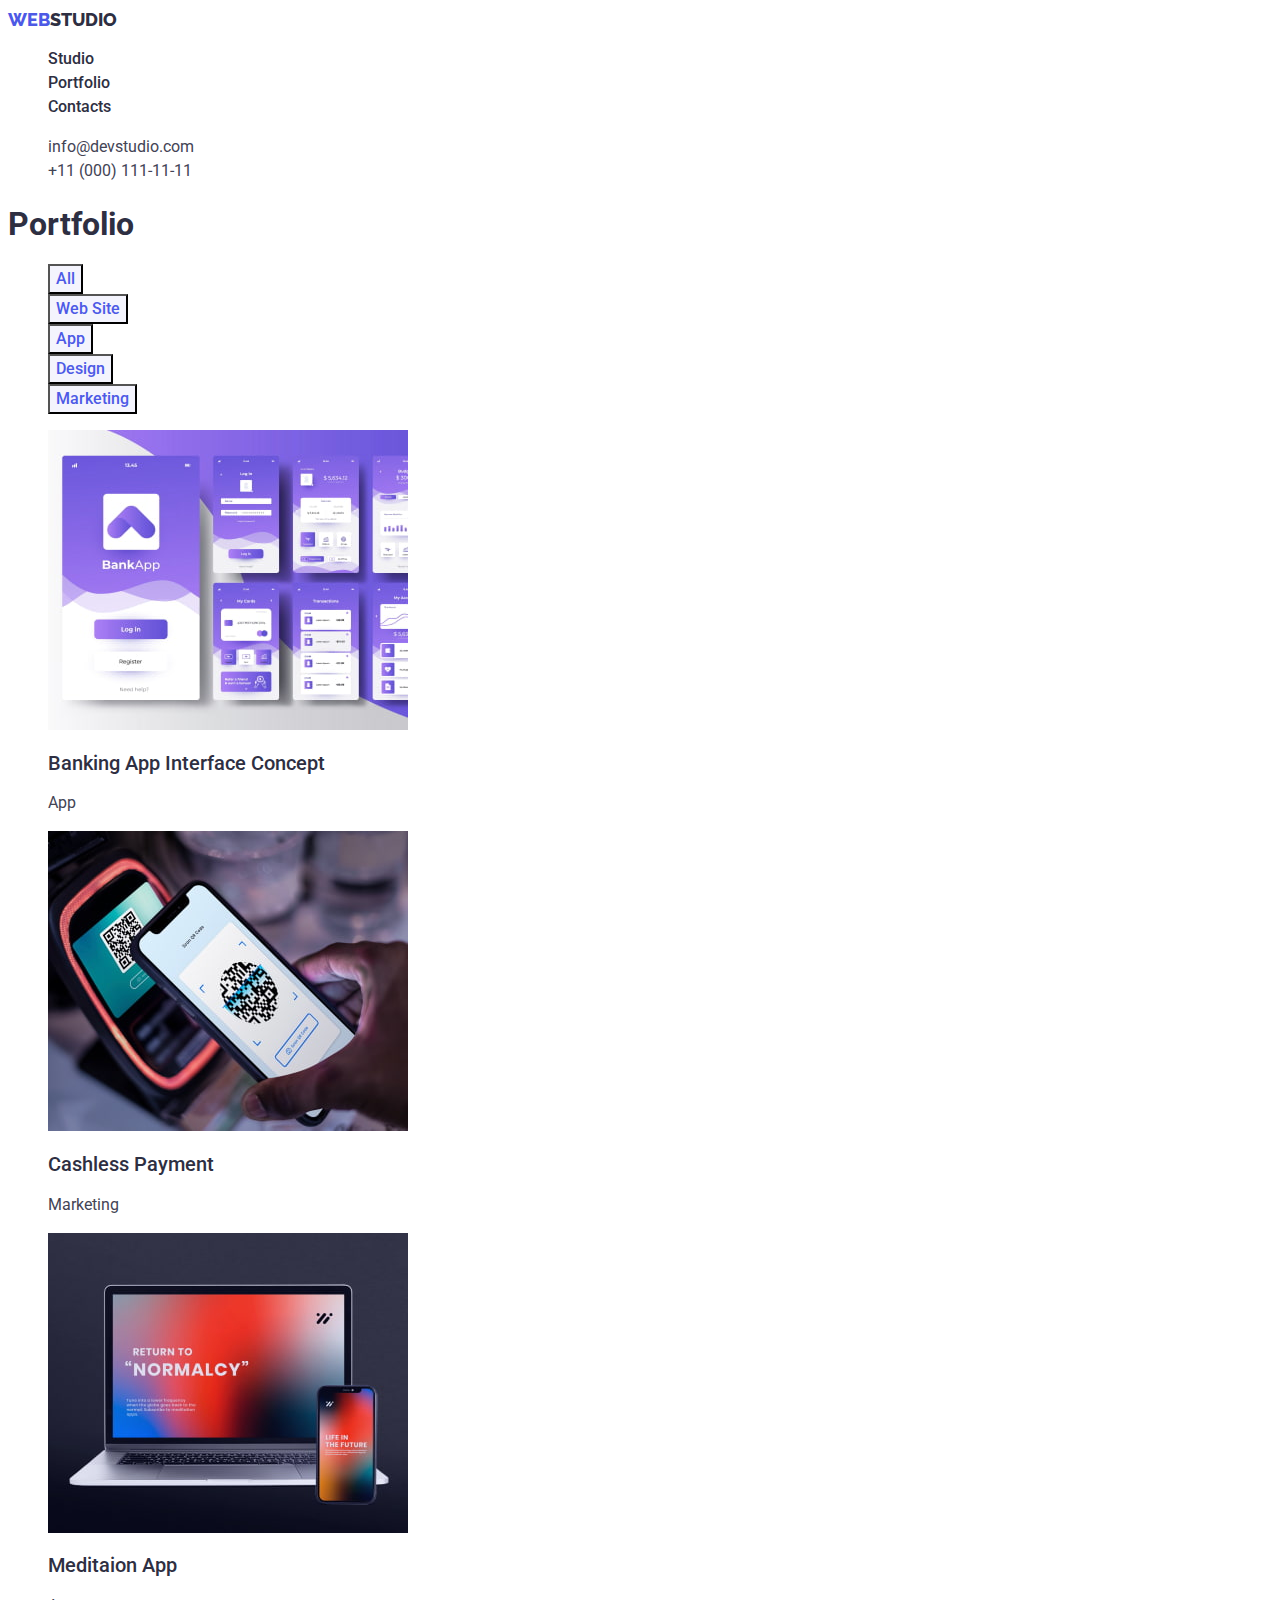
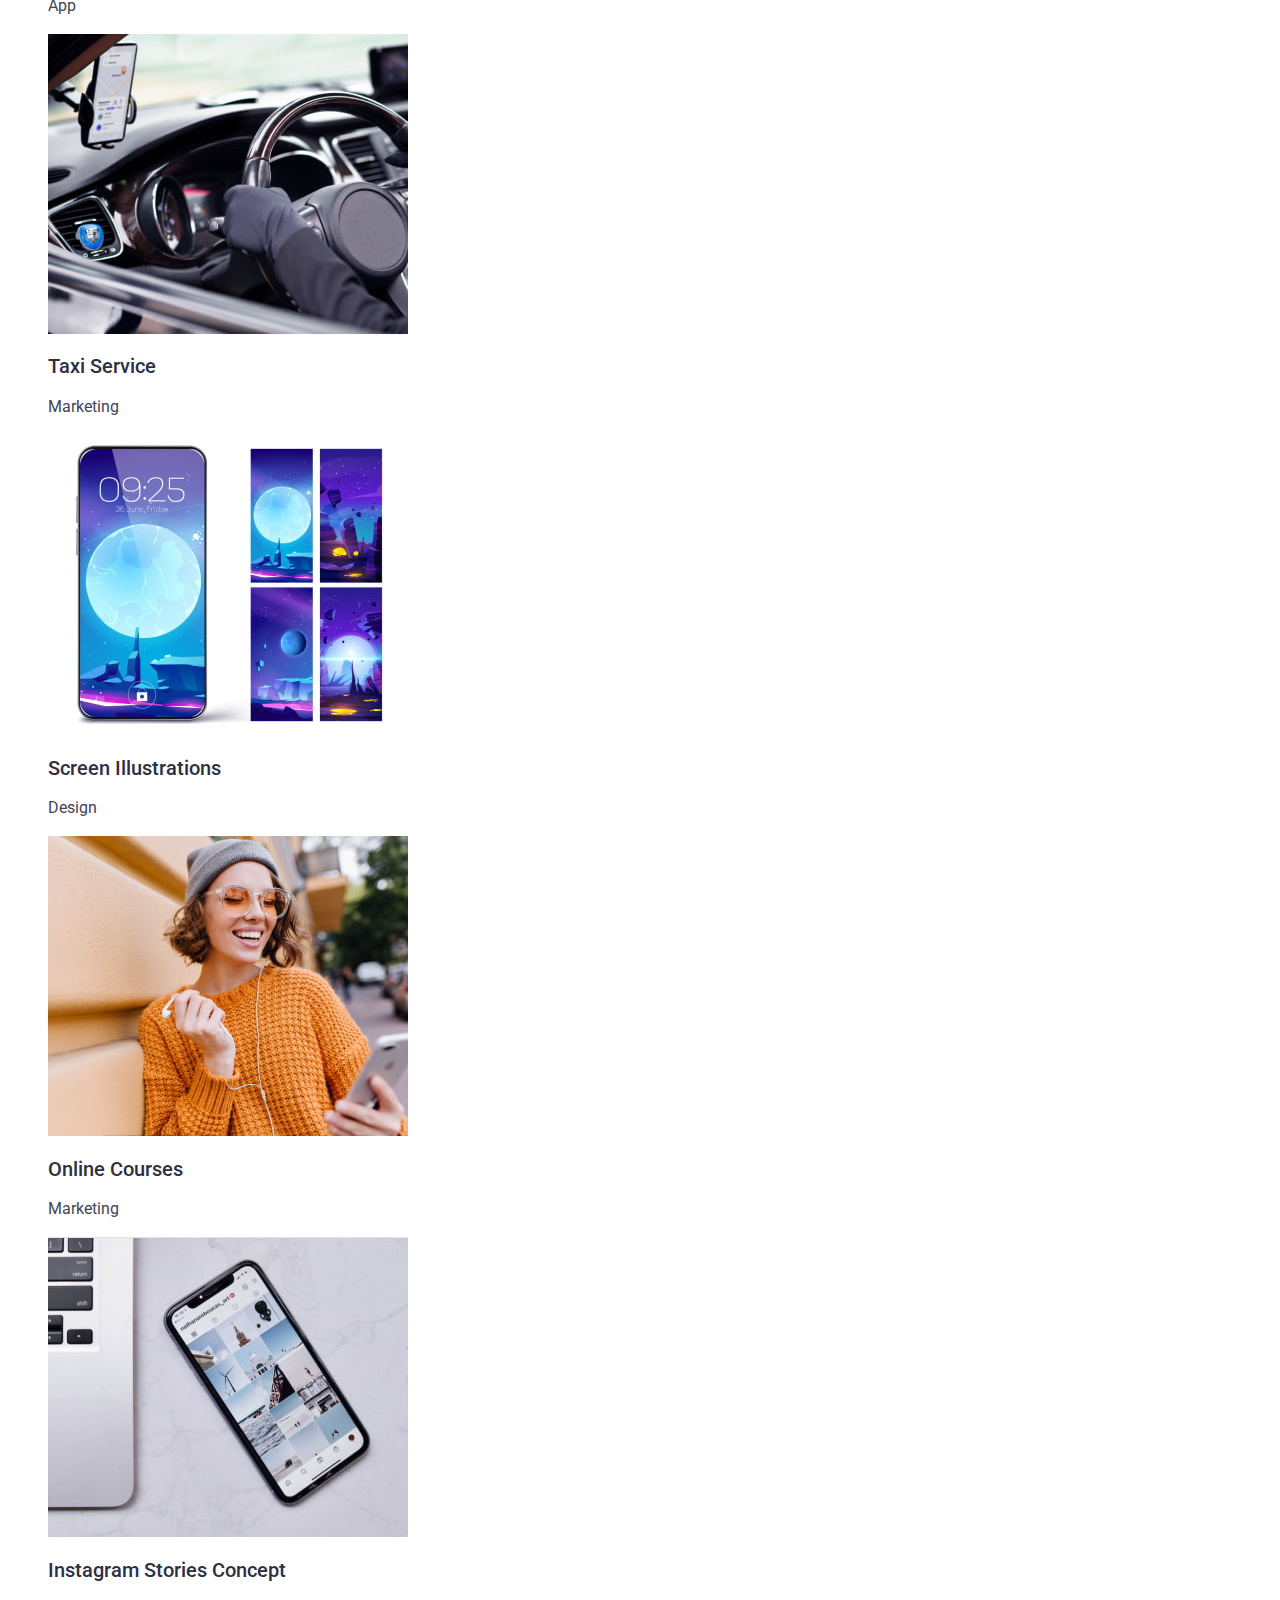
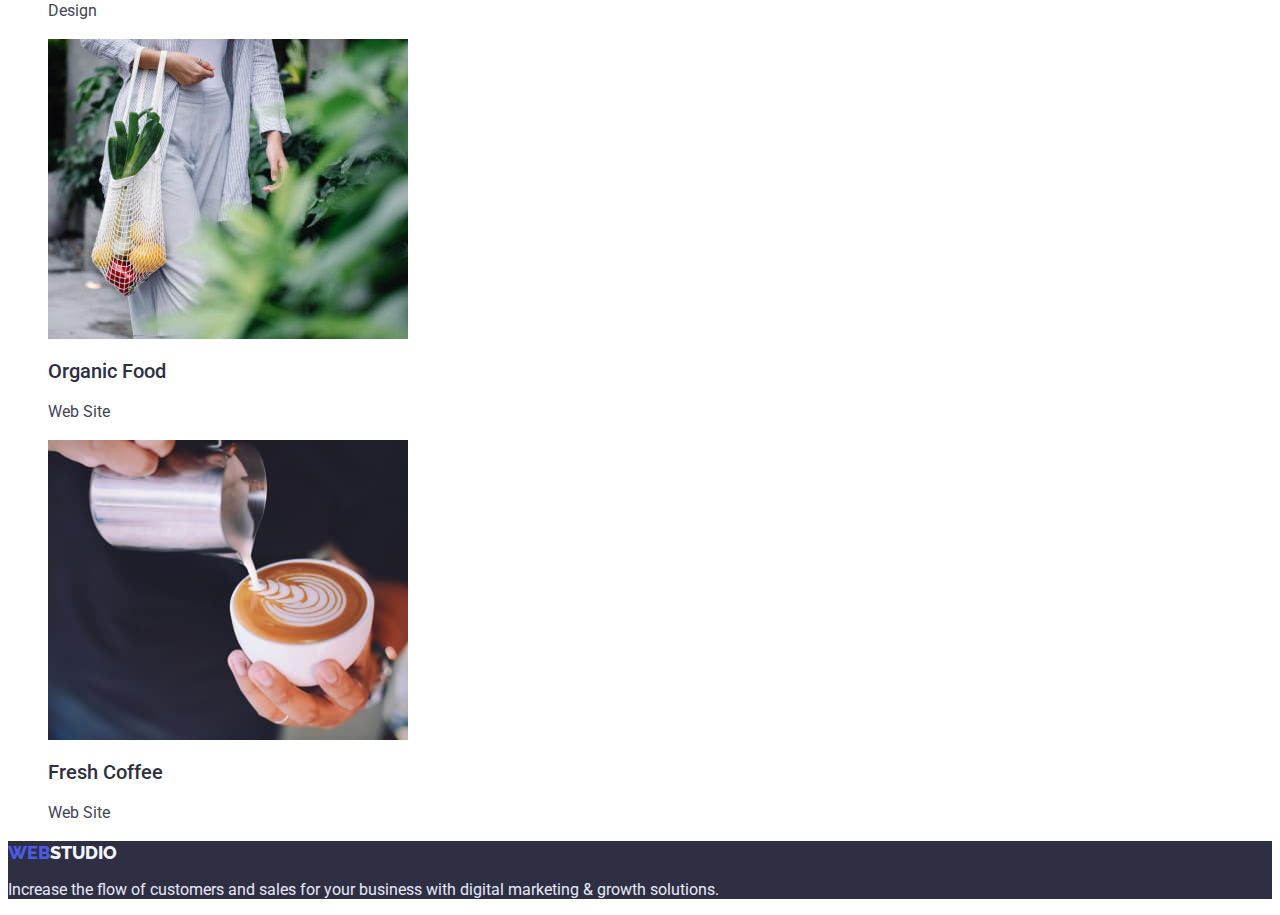
==== portfolio.html @ fd16dcb0 "start" ====
<!DOCTYPE html>
<html lang="en">
	<head>
		<meta charset="UTF-8" />
		<meta http-equiv="X-UA-Compatible" content="IE=edge" />
		<meta name="viewport" content="width=device-width, initial-scale=1.0" />
		<title>portfilio</title>
		<link rel="stylesheet" href="./css/styles.css" />
		<link rel="preconnect" href="https://fonts.googleapis.com" />
		<link rel="preconnect" href="https://fonts.gstatic.com" crossorigin />
		<link
			href="https://fonts.googleapis.com/css2?family=Raleway:wght@700&family=Roboto:wght@400;500;700;900&display=swap"
			rel="stylesheet"
		/>
	</head>
	<body>
		<!-- header and nav -->
		<header class="header">
			<a href="./index.html" class="logo link"><span class="blue-logo">WEB</span>STUDIO</a>
			<nav >
				<ul class="list link">
					<li><a href="./index.html" class="nav link">Studio</a></li>
					<li><a href="./portfolio.html" class="nav link">Portfolio</a></li>
					<li><a href="" class="nav link">Contacts</a></li>
				</ul>
			</nav>
			<ul class="list">
				<li>
					<a href="mailto:info@devstudio.com" class="info link">info@devstudio.com</a>
				</li>
				<li>
					<a href="tel:+110001111111" class="info link">+11 (000) 111-11-11</a>
				</li>
			</ul>
		</header>
		<!-- main-->
		<main>
			<section class="portfolio ">
				<h1>Portfolio</h1>
				<ul class="filter list">
					<li><button type="button" class="filter-button">All</button></li>
					<li><button type="button" class="filter-button">Web Site</button></li>
					<li><button type="button" class="filter-button">App</button></li>
					<li><button type="button" class="filter-button">Design</button></li>
					<li><button type="button" class="filter-button">Marketing</button></li>
				</ul>
				<ul class="portfolio-img  list" >
					<li>
						<a href="./" class="link"><img src="./images/img-1.jpg" alt="banking app" width="360" />
						<h2 class="portfolio-title">Banking App Interface Concept</h2>
						<p class="portfolio-desc">App</p></a>
					</li>
					<li>
						<a href="./" class="link"><img src="./images/img-2.jpg" alt="payment" width="360"  />
						<h2 class="portfolio-title">Cashless Payment</h2>
						<p class="portfolio-desc">Marketing</p></a>
					</li>
					<li>
						<a href="./" class="link"><img src="./images/img-3.jpg" alt="laptop" width="360"   />
						<h2 class="portfolio-title">Meditaion App</h2>
						<p class="portfolio-desc">App</p></a>
					</li>
					<li>
						<a href="./" class="link"><img src="./images/img-4.jpg" alt="car" width="360"  />
						<h2 class="portfolio-title">Taxi Service</h2>
						<p class="portfolio-desc">Marketing</p></a>
					</li>
					<li>
						<a href="./" class="link"><img src="./images/img-5.jpg" alt="many screens" width="360"  />
						<h2 class="portfolio-title">Screen Illustrations</h2>
						<p class="portfolio-desc">Design</p></a>
					<li>
						<a href="./" class="link"><img src="./images/img-6.jpg" alt="woman" width="360"  />
						<h2 class="portfolio-title">Online Courses</h2>
						<p class="portfolio-desc">Marketing</p></a>
					</li>
					<li>
						<a href="./" class="link"><img src="./images/img-7.jpg" alt="instagram stories" width="360"  />
						<h2 class="portfolio-title" >Instagram Stories Concept</h2>
						<p class="portfolio-desc">Design</p></a>
					</li>
					<li>
						<a href="./" class="link"><img src="./images/img-8.jpg" alt="food" width="360"  />
						<h2 class="portfolio-title">Organic Food</h2>
						<p class="portfolio-desc">Web Site</p></a>
					</li>
					<li>
						<a href="./" class="link"><img src="./images/img-9.jpg" alt="coffee" width="360" />
						<h2 class="portfolio-title">Fresh Coffee</h2>
						<p class="portfolio-desc">Web Site</p></a>
					</li>
				</ul>
			</section>
		</main>
		<!-- footer -->
		<footer class="footer">
			<a href="./index.html" class="logo link"><span class="blue-logo">WEB</span>STUDIO</a>
			<p class="footer-text">
				Increase the flow of customers and sales for your business with digital marketing & growth solutions.
			</p>
		</footer>
	</body>
</html>
---- css/styles.css ----
/* root */
:root {
    --primary-text-color:#2E2F42;
    --desc-text-color:#434455;
    --primary-bg-color: #ffffff;
    --accent-color:#4D5AE5;
    --primary-white-color:#ffffff;
}

/* body */
body{
    color:var(--primary-text-color);
    background-color: var(--primary-bg-color) ;
    font-family: 'Roboto', sans-serif;
}
.list{
    list-style: none;
}

.link{
    text-decoration: none;
}

/* Studio CSS */

/* header and footer */
.header{
    color: var(--primary-text-color);
    background-color:var(--primary-bg-color);

}
.logo{
    font-family: 'Raleway', sans-serif;
    font-weight: 800;
    font-size: 18px;
    line-height: 1.3;
    color: var(--primary-text-color);
}
.blue-logo{
    color:var(--accent-color);
}
.nav{
    color:var(--primary-text-color);
    font-weight: 500;
    font-size: 16px;
    line-height: 1.5;
}

.nav:hover,
.nav:focus{
 color:var(--desc-text-color);
} 

.nav:active{
    color: var(--accent-color);
}
.info{
    color: var(--desc-text-color);
        font-weight: 400;
        font-size: 16px;
        line-height: 1.5;
}
.info:hover,
.info:focus{
    color:var(--accent-color);
}
.footer{
    background-color:var(--primary-text-color);
}
.footer .logo{
    color: #F4F4FD;
}
.footer-text{
    color:#E7E9FC;
    
}

/* hero */
.hero{
    color:var(--primary-white-color);
    background-color: var(--primary-text-color) ;
}
.hero .hero-title{
        font-weight: 500;
        font-size: 56px;
        line-height: 107%;
}

/*button */
.hero .hero-button{
    color:var(--primary-white-color);
    background-color: var(--accent-color);
        font-weight: 500;
        font-size: 16px;
        line-height: 1.2;
        cursor: pointer;
        font-family: inherit;
}

.hero .hero-button:hover,
.hero .hero-button:hover{
    background-color: var(--accent-color);
    color: var(--primary-white-color);
    
}
.hero .hero-button:active{
    background-color:#404BBF;
    color: var(--primary-white-color);
}
/* second-section */
.second-section {
background-color: var(--primary-bg-color);
}
.second-section .second-title {
    color: var(--primary-text-color);
        font-weight: 500;
        font-size: 20px;
        line-height: 1.2;

}
.second-section .second-desc {
    color:var(--desc-text-color);
        font-weight: 400;
        font-size: 16px;
        line-height: 1.5;
}
/* third-section */
.third-section .third-title{
        font-weight: 500;
        font-size: 36px;
        line-height: 111%;
}
/* fourth-section */
.fourth-section{
    background-color:#F4F4FD;;
}
.fourth-section .fourth {
    font-weight: 500;
    font-size: 36px;
    line-height: 40px;
}
.fourth-section .fourth-title {
    font-weight: 500;
    font-size: 20px;
    line-height: 111%;
}
.fourth-section .fourth-desc{
    color:var(--desc-text-color);
        font-weight: 400;
        font-size: 16px;
        line-height: 1.5;
}



/* Portfolio CSS */

.filter .filter-button{
    cursor: pointer;
    color:var(--accent-color);
    background-color: #F4F4FD;
        font-weight: 500;
        font-size: 16px;
        line-height: 1.5;
        font-family: inherit;
}
.filter .filter-button:hover,
.filter .filter-button:focus{
    background-color: var(--accent-color);
    color:#F4F4FD;
    cursor: pointer;
}

.portfolio-img .portfolio-title{
    font-weight: 500;
    font-size: 20px;
    line-height: 1.2;
    color:var(--primary-text-color);
}

.portfolio-img .portfolio-desc{
    font-weight: 400;
    font-size: 16px;
    line-height: 1.5;
    color:var(--desc-text-color);
}
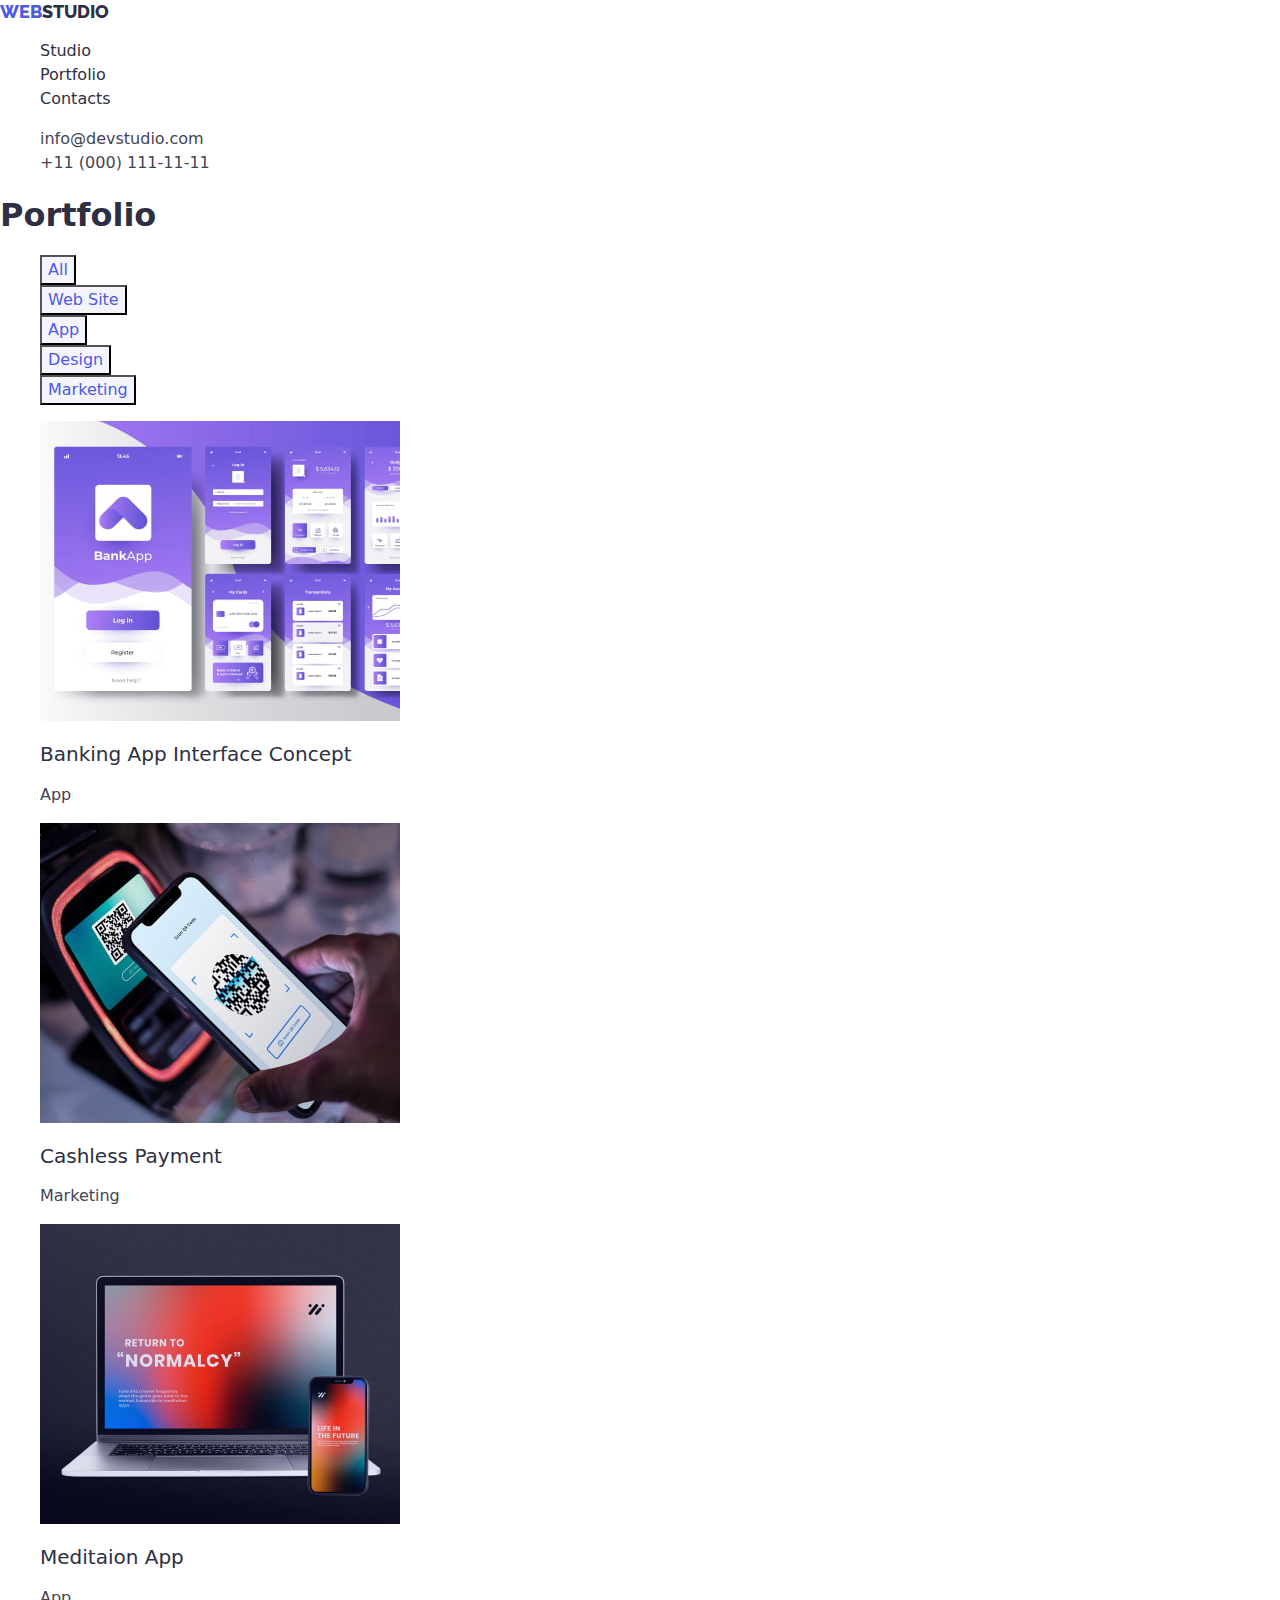
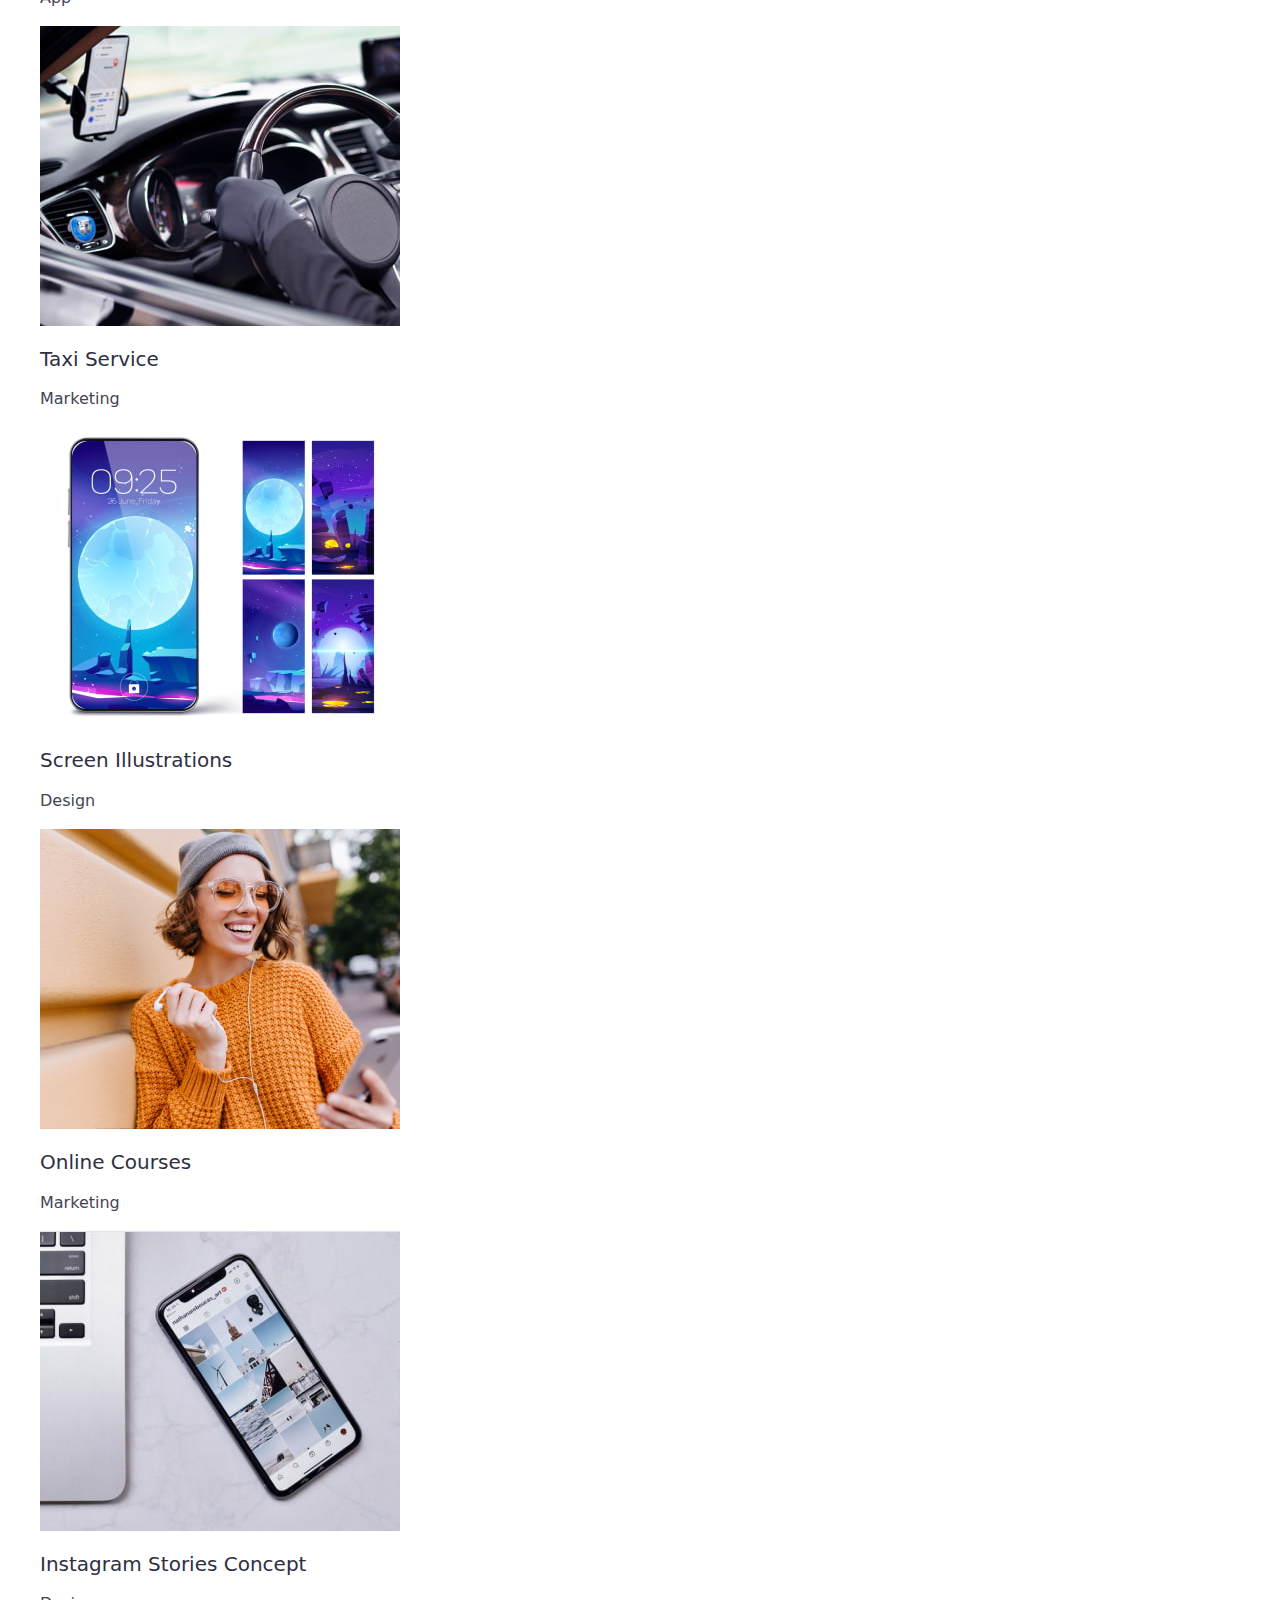
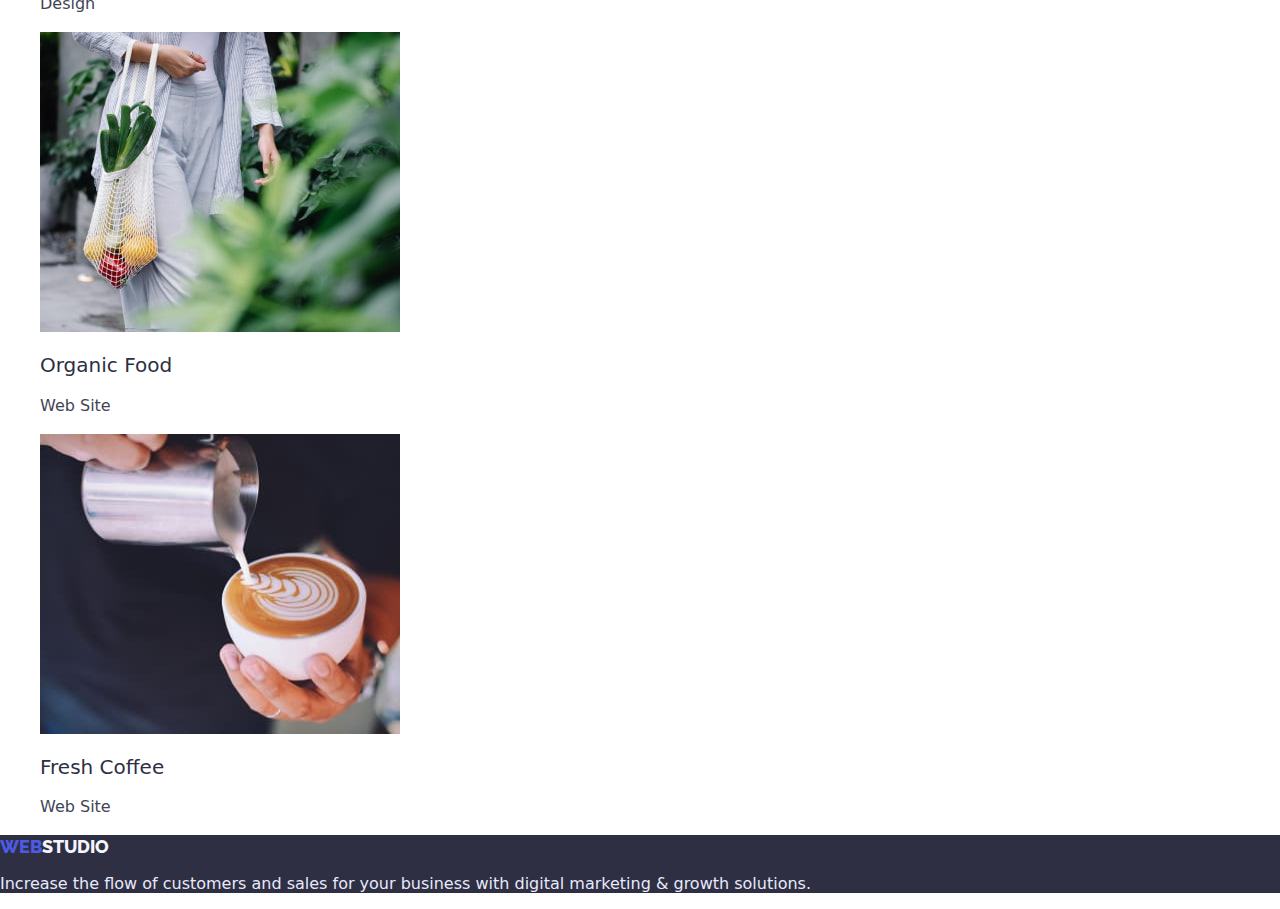
==== commit 159bfcbf: "modern-normalize" ====
--- a/portfolio.html
+++ b/portfolio.html
@@ -8,6 +8,7 @@
 		<link rel="stylesheet" href="./css/styles.css" />
 		<link rel="preconnect" href="https://fonts.googleapis.com" />
 		<link rel="preconnect" href="https://fonts.gstatic.com" crossorigin />
+		<link rel="stylesheet" href="./css/modern-normalize.css">
 		<link
 			href="https://fonts.googleapis.com/css2?family=Raleway:wght@700&family=Roboto:wght@400;500;700;900&display=swap"
 			rel="stylesheet"
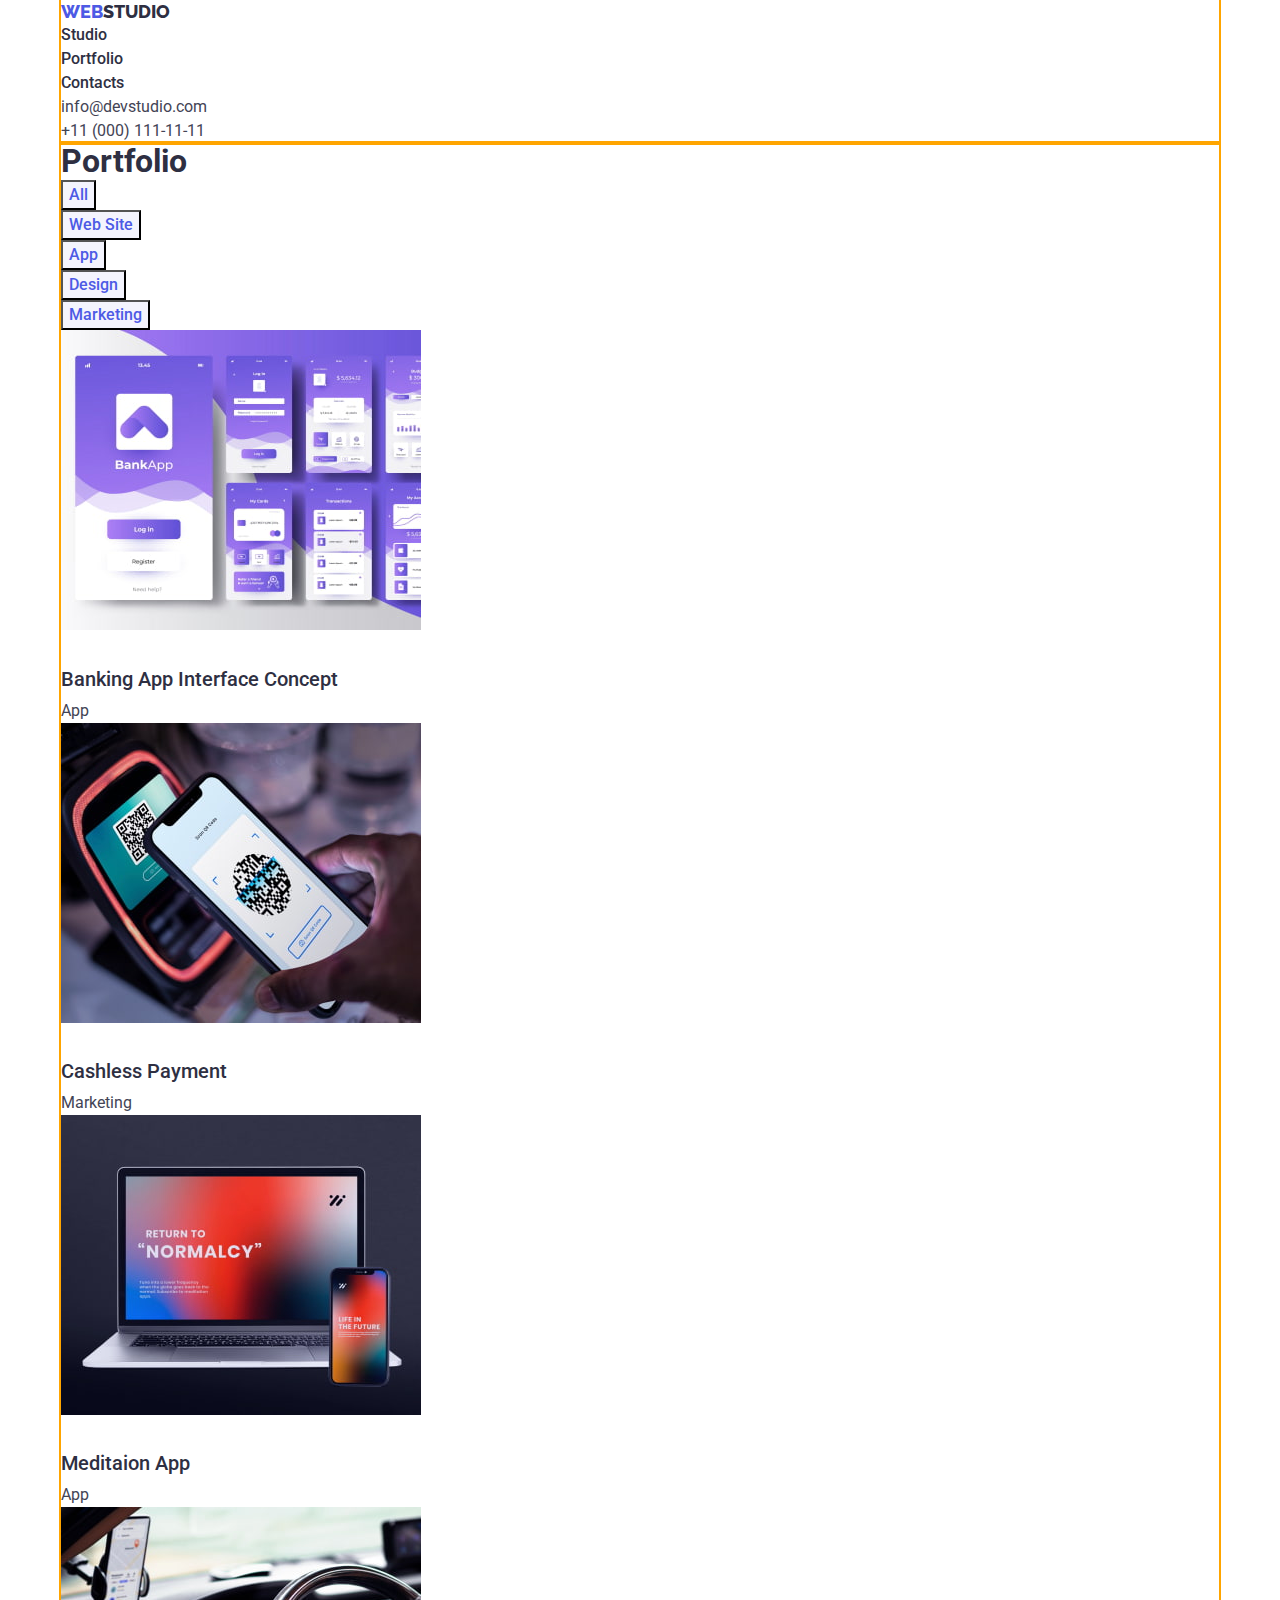
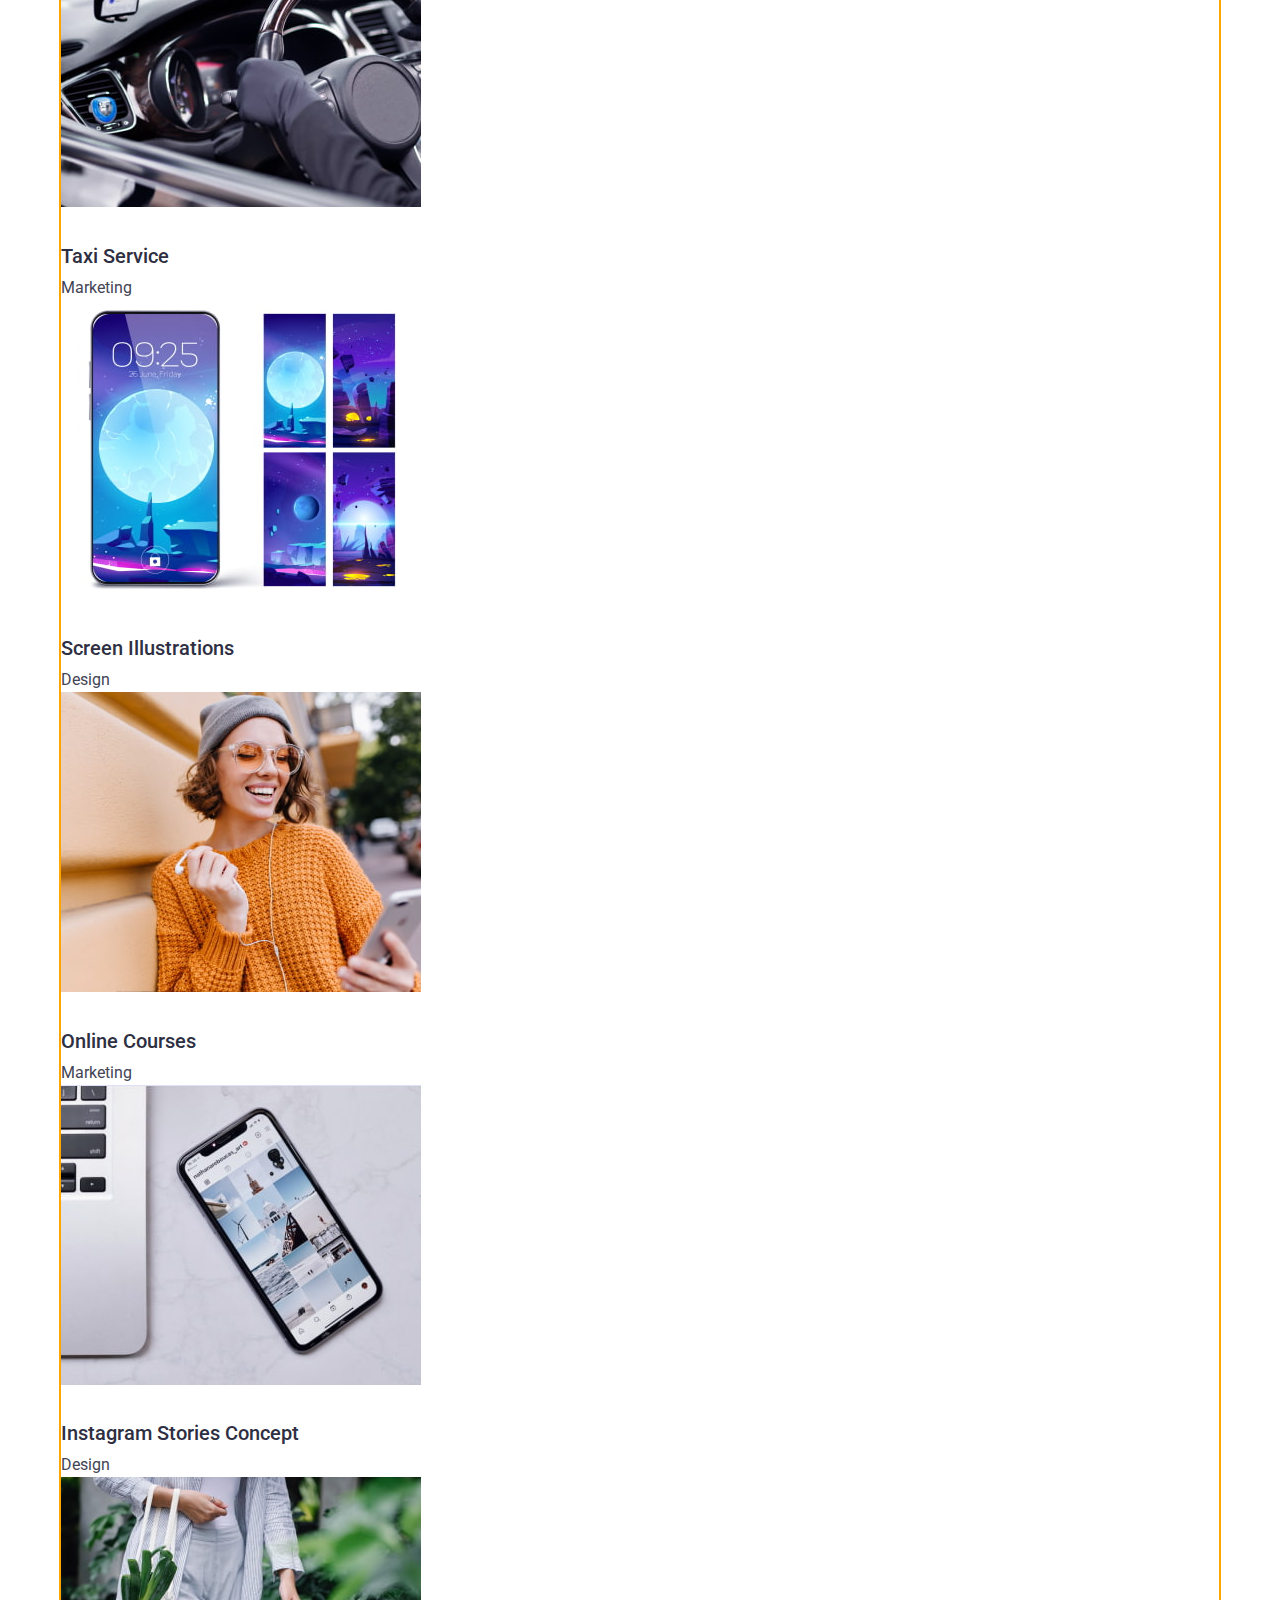
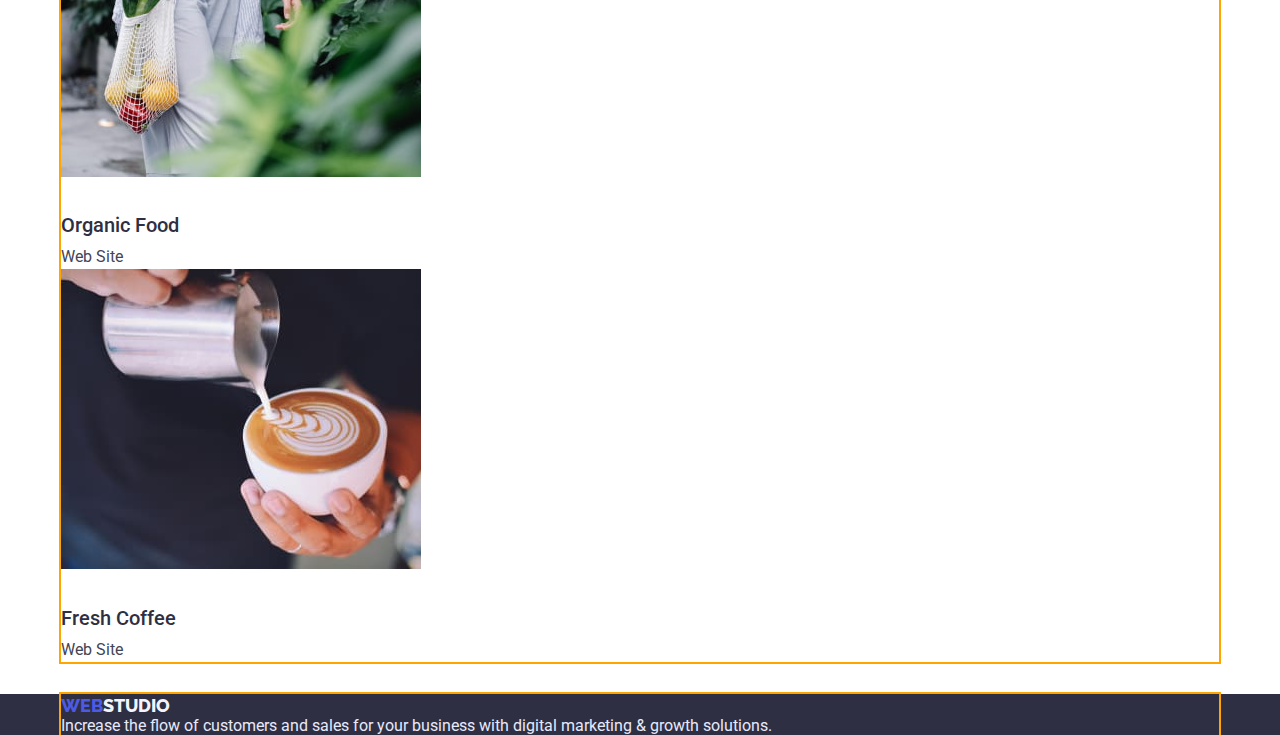
==== commit 289aafad: "only div" ====
--- a/portfolio.html
+++ b/portfolio.html
@@ -5,20 +5,23 @@
 		<meta http-equiv="X-UA-Compatible" content="IE=edge" />
 		<meta name="viewport" content="width=device-width, initial-scale=1.0" />
 		<title>portfilio</title>
-		<link rel="stylesheet" href="./css/styles.css" />
+		
 		<link rel="preconnect" href="https://fonts.googleapis.com" />
 		<link rel="preconnect" href="https://fonts.gstatic.com" crossorigin />
-		<link rel="stylesheet" href="./css/modern-normalize.css">
+		
 		<link
 			href="https://fonts.googleapis.com/css2?family=Raleway:wght@700&family=Roboto:wght@400;500;700;900&display=swap"
 			rel="stylesheet"
 		/>
+		<link rel="stylesheet" href="./css/modern-normalize.css">
+		<link rel="stylesheet" href="./css/styles.css" />
 	</head>
 	<body>
 		<!-- header and nav -->
 		<header class="header">
+			<div class="container">
 			<a href="./index.html" class="logo link"><span class="blue-logo">WEB</span>STUDIO</a>
-			<nav >
+			<nav>
 				<ul class="list link">
 					<li><a href="./index.html" class="nav link">Studio</a></li>
 					<li><a href="./portfolio.html" class="nav link">Portfolio</a></li>
@@ -33,11 +36,13 @@
 					<a href="tel:+110001111111" class="info link">+11 (000) 111-11-11</a>
 				</li>
 			</ul>
+			</div>
 		</header>
 		<!-- main-->
 		<main>
 			<section class="portfolio ">
-				<h1>Portfolio</h1>
+				<div class="container">
+				<h1 >Portfolio</h1>
 				<ul class="filter list">
 					<li><button type="button" class="filter-button">All</button></li>
 					<li><button type="button" class="filter-button">Web Site</button></li>
@@ -47,58 +52,61 @@
 				</ul>
 				<ul class="portfolio-img  list" >
 					<li>
-						<a href="./" class="link"><img src="./images/img-1.jpg" alt="banking app" width="360" />
+						<a href="./" class="link"><img src="./images/img-1.jpg" alt="banking app" width="360" class="portfolio-img"/>
 						<h2 class="portfolio-title">Banking App Interface Concept</h2>
 						<p class="portfolio-desc">App</p></a>
 					</li>
 					<li>
-						<a href="./" class="link"><img src="./images/img-2.jpg" alt="payment" width="360"  />
+						<a href="./" class="link"><img src="./images/img-2.jpg" alt="payment" width="360"  class="portfolio-img"/>
 						<h2 class="portfolio-title">Cashless Payment</h2>
 						<p class="portfolio-desc">Marketing</p></a>
 					</li>
 					<li>
-						<a href="./" class="link"><img src="./images/img-3.jpg" alt="laptop" width="360"   />
+						<a href="./" class="link"><img src="./images/img-3.jpg" alt="laptop" width="360"  class="portfolio-img" />
 						<h2 class="portfolio-title">Meditaion App</h2>
 						<p class="portfolio-desc">App</p></a>
 					</li>
 					<li>
-						<a href="./" class="link"><img src="./images/img-4.jpg" alt="car" width="360"  />
+						<a href="./" class="link"><img src="./images/img-4.jpg" alt="car" width="360" class="portfolio-img" />
 						<h2 class="portfolio-title">Taxi Service</h2>
 						<p class="portfolio-desc">Marketing</p></a>
 					</li>
 					<li>
-						<a href="./" class="link"><img src="./images/img-5.jpg" alt="many screens" width="360"  />
+						<a href="./" class="link"><img src="./images/img-5.jpg" alt="many screens" width="360" class="portfolio-img" />
 						<h2 class="portfolio-title">Screen Illustrations</h2>
 						<p class="portfolio-desc">Design</p></a>
 					<li>
-						<a href="./" class="link"><img src="./images/img-6.jpg" alt="woman" width="360"  />
+						<a href="./" class="link"><img src="./images/img-6.jpg" alt="woman" width="360" class="portfolio-img" />
 						<h2 class="portfolio-title">Online Courses</h2>
 						<p class="portfolio-desc">Marketing</p></a>
 					</li>
 					<li>
-						<a href="./" class="link"><img src="./images/img-7.jpg" alt="instagram stories" width="360"  />
+						<a href="./" class="link"><img src="./images/img-7.jpg" alt="instagram stories" width="360"  class="portfolio-img"/>
 						<h2 class="portfolio-title" >Instagram Stories Concept</h2>
 						<p class="portfolio-desc">Design</p></a>
 					</li>
 					<li>
-						<a href="./" class="link"><img src="./images/img-8.jpg" alt="food" width="360"  />
+						<a href="./" class="link"><img src="./images/img-8.jpg" alt="food" width="360"class="portfolio-img"  />
 						<h2 class="portfolio-title">Organic Food</h2>
 						<p class="portfolio-desc">Web Site</p></a>
 					</li>
 					<li>
-						<a href="./" class="link"><img src="./images/img-9.jpg" alt="coffee" width="360" />
+						<a href="./" class="link"><img src="./images/img-9.jpg" alt="coffee" width="360" class="portfolio-img"/>
 						<h2 class="portfolio-title">Fresh Coffee</h2>
 						<p class="portfolio-desc">Web Site</p></a>
 					</li>
 				</ul>
+				</div>
 			</section>
 		</main>
 		<!-- footer -->
 		<footer class="footer">
+			<div class="container">
 			<a href="./index.html" class="logo link"><span class="blue-logo">WEB</span>STUDIO</a>
 			<p class="footer-text">
 				Increase the flow of customers and sales for your business with digital marketing & growth solutions.
 			</p>
+			</div>
 		</footer>
 	</body>
 </html>
--- a/css/styles.css
+++ b/css/styles.css
@@ -8,7 +8,7 @@
     --primary-white-color:#ffffff;
 }
 
-/* body */
+/* global */
 body{
     color:var(--primary-text-color);
     background-color: var(--primary-bg-color) ;
@@ -16,12 +16,22 @@
 }
 .list{
     list-style: none;
+    padding: 0;
+    margin: 0;
 }
 
 .link{
     text-decoration: none;
-}
-
+
+}
+.centered{
+    text-align: center;
+}
+
+h1 ,h2 ,h3 ,h4, h5 ,h6 , ul , p{
+   margin-top: 0;
+   margin-bottom: 0;
+}
 /* Studio CSS */
 
 /* header and footer */
@@ -36,6 +46,7 @@
     font-size: 18px;
     line-height: 1.3;
     color: var(--primary-text-color);
+   
 }
 .blue-logo{
     color:var(--accent-color);
@@ -47,8 +58,8 @@
     line-height: 1.5;
 }
 
-.nav:hover,
-.nav:focus{
+nav:hover,
+nav:focus{
  color:var(--desc-text-color);
 } 
 
@@ -61,6 +72,7 @@
         font-size: 16px;
         line-height: 1.5;
 }
+
 .info:hover,
 .info:focus{
     color:var(--accent-color);
@@ -70,9 +82,12 @@
 }
 .footer .logo{
     color: #F4F4FD;
-}
+    margin-bottom: 16px;
+}
+
 .footer-text{
     color:#E7E9FC;
+    margin: 0
     
 }
 
@@ -80,22 +95,35 @@
 .hero{
     color:var(--primary-white-color);
     background-color: var(--primary-text-color) ;
+    text-align: center;
 }
 .hero .hero-title{
         font-weight: 500;
         font-size: 56px;
         line-height: 107%;
+        margin-top: 0;
+        margin-bottom: 48px;
+            
+ 
 }
 
 /*button */
 .hero .hero-button{
     color:var(--primary-white-color);
     background-color: var(--accent-color);
+
+        min-width: 170px;
         font-weight: 500;
         font-size: 16px;
         line-height: 1.2;
+
         cursor: pointer;
         font-family: inherit;
+        padding: 16px 32px;
+        border-radius: 4px;
+
+        display: inline-block;
+        text-align: center;
 }
 
 .hero .hero-button:hover,
@@ -112,11 +140,17 @@
 .second-section {
 background-color: var(--primary-bg-color);
 }
+.secret-title{
+    margin-top: 0;
+    margin-bottom: 0;
+}
 .second-section .second-title {
     color: var(--primary-text-color);
         font-weight: 500;
         font-size: 20px;
         line-height: 1.2;
+            margin-bottom: 8px;
+
 
 }
 .second-section .second-desc {
@@ -130,6 +164,7 @@
         font-weight: 500;
         font-size: 36px;
         line-height: 111%;
+        margin-bottom: 72px;
 }
 /* fourth-section */
 .fourth-section{
@@ -139,11 +174,13 @@
     font-weight: 500;
     font-size: 36px;
     line-height: 40px;
+    margin-bottom: 72px;
 }
 .fourth-section .fourth-title {
     font-weight: 500;
     font-size: 20px;
     line-height: 111%;
+    margin-bottom: 8px;
 }
 .fourth-section .fourth-desc{
     color:var(--desc-text-color);
@@ -151,7 +188,9 @@
         font-size: 16px;
         line-height: 1.5;
 }
-
+.fourth-img{
+    margin-bottom: 32px;
+}
 
 
 /* Portfolio CSS */
@@ -163,7 +202,7 @@
         font-weight: 500;
         font-size: 16px;
         line-height: 1.5;
-        font-family: inherit;
+        font-family: inherit;       
 }
 .filter .filter-button:hover,
 .filter .filter-button:focus{
@@ -177,6 +216,7 @@
     font-size: 20px;
     line-height: 1.2;
     color:var(--primary-text-color);
+    margin-bottom: 8px;
 }
 
 .portfolio-img .portfolio-desc{
@@ -184,4 +224,29 @@
     font-size: 16px;
     line-height: 1.5;
     color:var(--desc-text-color);
-}+}
+.portfolio-img{
+    margin-bottom: 32px;
+}
+
+/* conteiner and section */
+.container{
+    margin-left: auto;
+    margin-right: auto;
+    width: 1158px;
+    /* padding-left: 15px;
+    padding-right: 15px; */
+
+    outline: 2px solid orange;
+
+}
+
+.second-section, 
+.fourth-section {
+    padding-top: 120px;
+    padding-bottom: 120px;
+}
+
+.third-section{
+    padding-bottom: 120px;
+}
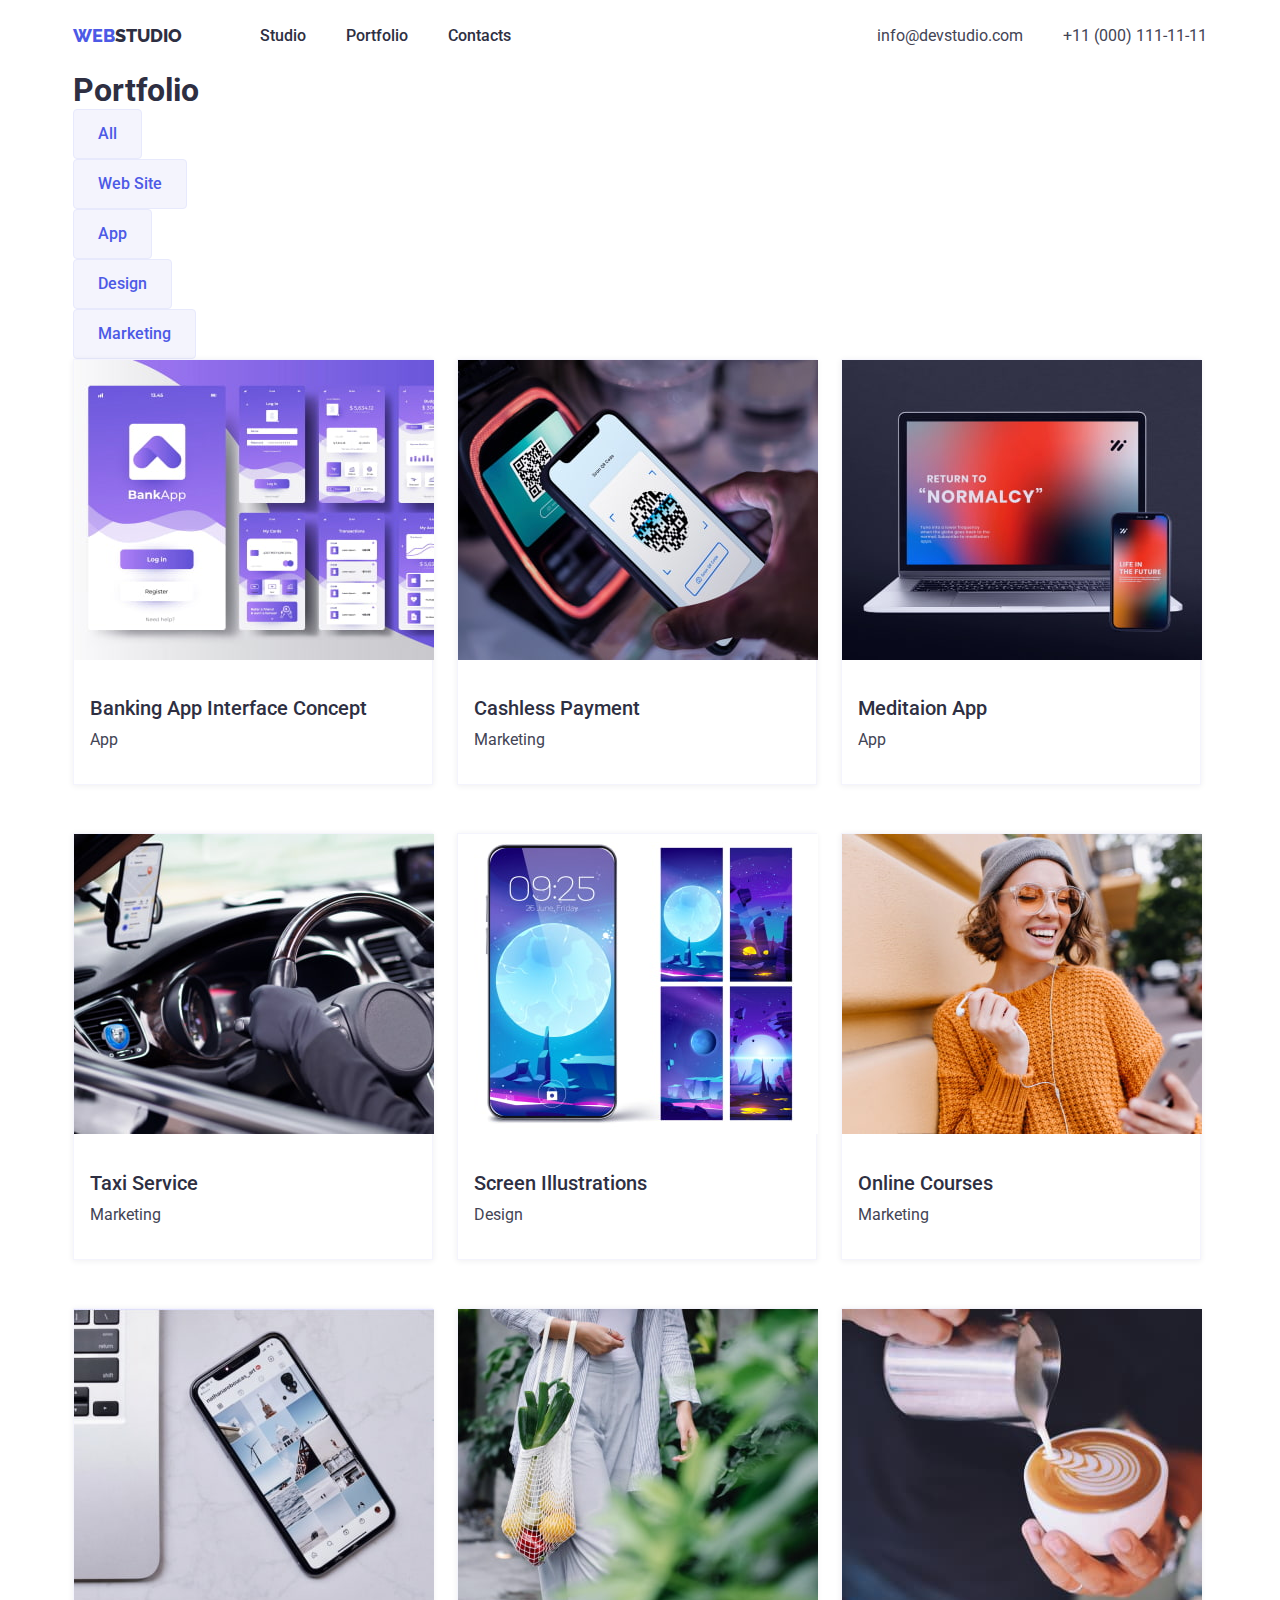
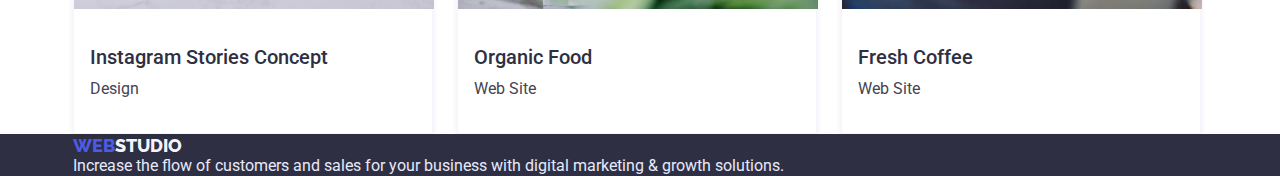
==== commit 0b3e33e3: "flex" ====
--- a/portfolio.html
+++ b/portfolio.html
@@ -19,20 +19,20 @@
 	<body>
 		<!-- header and nav -->
 		<header class="header">
-			<div class="container">
+			<div class="container main-nav">
 			<a href="./index.html" class="logo link"><span class="blue-logo">WEB</span>STUDIO</a>
 			<nav>
-				<ul class="list link">
-					<li><a href="./index.html" class="nav link">Studio</a></li>
-					<li><a href="./portfolio.html" class="nav link">Portfolio</a></li>
-					<li><a href="" class="nav link">Contacts</a></li>
+				<ul class="list site-nav">
+					<li class="item"><a href="./index.html" class="nav link">Studio</a></li>
+					<li class="item"><a href="./portfolio.html" class="nav link">Portfolio</a></li>
+					<li class="item"><a href="" class="nav link">Contacts</a></li>
 				</ul>
 			</nav>
-			<ul class="list">
-				<li>
+			<ul class="list info-nav">
+				<li class="item">
 					<a href="mailto:info@devstudio.com" class="info link">info@devstudio.com</a>
 				</li>
-				<li>
+				<li class="item">
 					<a href="tel:+110001111111" class="info link">+11 (000) 111-11-11</a>
 				</li>
 			</ul>
@@ -50,47 +50,47 @@
 					<li><button type="button" class="filter-button">Design</button></li>
 					<li><button type="button" class="filter-button">Marketing</button></li>
 				</ul>
-				<ul class="portfolio-img  list" >
-					<li>
+				<ul class="card-menu  list" >
+					<li class="item">
 						<a href="./" class="link"><img src="./images/img-1.jpg" alt="banking app" width="360" class="portfolio-img"/>
 						<h2 class="portfolio-title">Banking App Interface Concept</h2>
 						<p class="portfolio-desc">App</p></a>
 					</li>
-					<li>
+					<li class="item">
 						<a href="./" class="link"><img src="./images/img-2.jpg" alt="payment" width="360"  class="portfolio-img"/>
 						<h2 class="portfolio-title">Cashless Payment</h2>
 						<p class="portfolio-desc">Marketing</p></a>
 					</li>
-					<li>
+					<li class="item">
 						<a href="./" class="link"><img src="./images/img-3.jpg" alt="laptop" width="360"  class="portfolio-img" />
 						<h2 class="portfolio-title">Meditaion App</h2>
 						<p class="portfolio-desc">App</p></a>
 					</li>
-					<li>
+					<li class="item">
 						<a href="./" class="link"><img src="./images/img-4.jpg" alt="car" width="360" class="portfolio-img" />
 						<h2 class="portfolio-title">Taxi Service</h2>
 						<p class="portfolio-desc">Marketing</p></a>
 					</li>
-					<li>
+					<li class="item">
 						<a href="./" class="link"><img src="./images/img-5.jpg" alt="many screens" width="360" class="portfolio-img" />
 						<h2 class="portfolio-title">Screen Illustrations</h2>
 						<p class="portfolio-desc">Design</p></a>
-					<li>
+					<li class="item">
 						<a href="./" class="link"><img src="./images/img-6.jpg" alt="woman" width="360" class="portfolio-img" />
 						<h2 class="portfolio-title">Online Courses</h2>
 						<p class="portfolio-desc">Marketing</p></a>
 					</li>
-					<li>
+					<li class="item">
 						<a href="./" class="link"><img src="./images/img-7.jpg" alt="instagram stories" width="360"  class="portfolio-img"/>
 						<h2 class="portfolio-title" >Instagram Stories Concept</h2>
 						<p class="portfolio-desc">Design</p></a>
 					</li>
-					<li>
+					<li class="item">
 						<a href="./" class="link"><img src="./images/img-8.jpg" alt="food" width="360"class="portfolio-img"  />
 						<h2 class="portfolio-title">Organic Food</h2>
 						<p class="portfolio-desc">Web Site</p></a>
 					</li>
-					<li>
+					<li class="item">
 						<a href="./" class="link"><img src="./images/img-9.jpg" alt="coffee" width="360" class="portfolio-img"/>
 						<h2 class="portfolio-title">Fresh Coffee</h2>
 						<p class="portfolio-desc">Web Site</p></a>
--- a/css/styles.css
+++ b/css/styles.css
@@ -40,6 +40,10 @@
     background-color:var(--primary-bg-color);
 
 }
+.main-nav{
+    display: flex;
+    align-items: center;
+}
 .logo{
     font-family: 'Raleway', sans-serif;
     font-weight: 800;
@@ -51,11 +55,24 @@
 .blue-logo{
     color:var(--accent-color);
 }
+.site-nav{
+    display: flex;
+    margin-left: 78px;
+}
+.site-nav .item:not(:last-child){
+    margin-right:40px;
+}
 .nav{
+    display: block;
+    padding-top: 24px;
+    padding-bottom: 24px;
+
     color:var(--primary-text-color);
+
     font-weight: 500;
     font-size: 16px;
     line-height: 1.5;
+ 
 }
 
 nav:hover,
@@ -66,6 +83,15 @@
 .nav:active{
     color: var(--accent-color);
 }
+.info-nav{
+display: flex;
+margin-left: auto;
+}
+
+.info-nav .item + .item {
+    margin-left: 40px;
+}
+
 .info{
     color: var(--desc-text-color);
         font-weight: 400;
@@ -98,12 +124,13 @@
     text-align: center;
 }
 .hero .hero-title{
+        margin-top: 0;
+        margin-bottom: 48px;
+
         font-weight: 500;
         font-size: 56px;
         line-height: 107%;
-        margin-top: 0;
-        margin-bottom: 48px;
-            
+       
  
 }
 
@@ -140,6 +167,14 @@
 .second-section {
 background-color: var(--primary-bg-color);
 }
+
+.advances-menu{
+    display: flex;
+}
+
+.advances-menu .item +.item{
+        margin-left: 24px;
+}
 .secret-title{
     margin-top: 0;
     margin-bottom: 0;
@@ -165,6 +200,9 @@
         font-size: 36px;
         line-height: 111%;
         margin-bottom: 72px;
+}
+.img-menu{
+    display: flex;
 }
 /* fourth-section */
 .fourth-section{
@@ -199,31 +237,62 @@
     cursor: pointer;
     color:var(--accent-color);
     background-color: #F4F4FD;
+    border: 1px solid #E7E9FC;
+    border-radius: 4px;
+
         font-weight: 500;
         font-size: 16px;
         line-height: 1.5;
-        font-family: inherit;       
-}
+        font-family: inherit;     
+       
+        padding: 12px 24px;  
+        display: inline-block;
+        text-align: center;
+}
+
+
 .filter .filter-button:hover,
 .filter .filter-button:focus{
     background-color: var(--accent-color);
     color:#F4F4FD;
     cursor: pointer;
 }
-
-.portfolio-img .portfolio-title{
+.card-menu{
+    display: flex;
+    flex-wrap: wrap;
+}
+
+.card-menu .item{
+    width: 360px;
+    margin-right: 24px;
+    border: 0.5px solid #F4F4FD;
+        box-shadow: 0px 1px 6px rgba(46, 47, 66, 0.08);
+        margin-bottom: 48px;
+}
+.card-menu .item:nth-child(3n){
+    margin-right: 0;
+}
+.card-menu .item:nth-last-child(-n+3) {
+    margin-bottom: 0;
+}
+.card-menu .portfolio-title{
     font-weight: 500;
     font-size: 20px;
     line-height: 1.2;
     color:var(--primary-text-color);
+    
     margin-bottom: 8px;
-}
-
-.portfolio-img .portfolio-desc{
+    margin-left: 16px;
+}
+
+.card-menu .portfolio-desc{
     font-weight: 400;
     font-size: 16px;
     line-height: 1.5;
     color:var(--desc-text-color);
+    
+    margin-left: 16px;
+    margin-bottom: 32px;
 }
 .portfolio-img{
     margin-bottom: 32px;
@@ -234,10 +303,10 @@
     margin-left: auto;
     margin-right: auto;
     width: 1158px;
-    /* padding-left: 15px;
-    padding-right: 15px; */
-
-    outline: 2px solid orange;
+     padding-left: 12px;
+    padding-right: 12px;  
+
+    /* outline: 2px solid orange; */
 
 }
 
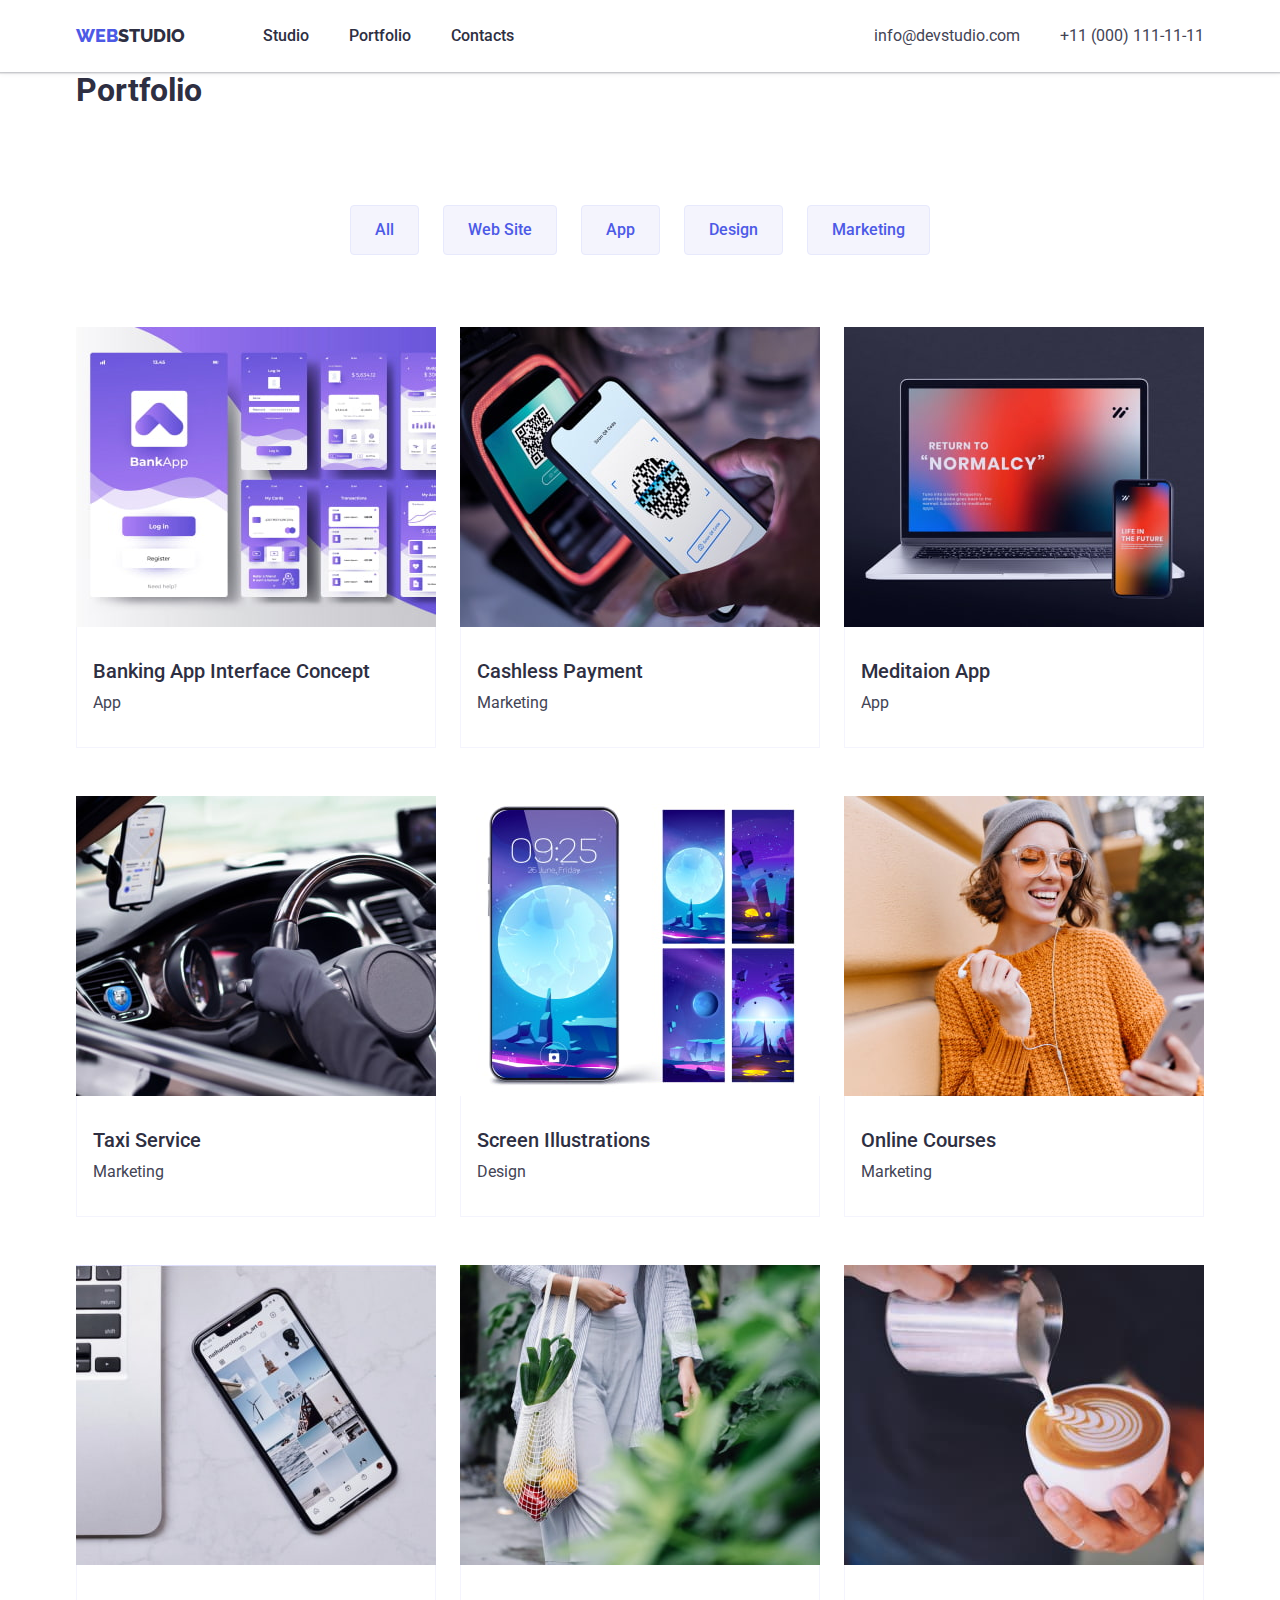
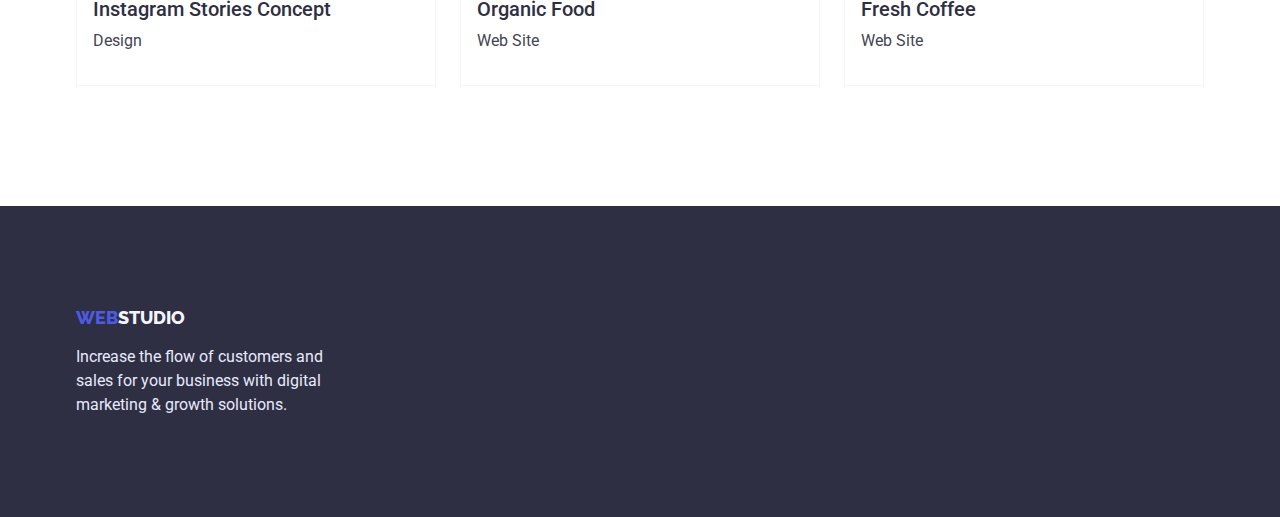
==== commit 4f3b1438: "finish mb" ====
--- a/portfolio.html
+++ b/portfolio.html
@@ -44,56 +44,56 @@
 				<div class="container">
 				<h1 >Portfolio</h1>
 				<ul class="filter list">
-					<li><button type="button" class="filter-button">All</button></li>
-					<li><button type="button" class="filter-button">Web Site</button></li>
-					<li><button type="button" class="filter-button">App</button></li>
-					<li><button type="button" class="filter-button">Design</button></li>
-					<li><button type="button" class="filter-button">Marketing</button></li>
+					<li class="item"><button type="button" class="filter-button">All</button></li>
+					<li class="item"><button type="button" class="filter-button">Web Site</button></li>
+					<li class="item"><button type="button" class="filter-button">App</button></li>
+					<li class="item"><button type="button" class="filter-button">Design</button></li>
+					<li class="item"><button type="button" class="filter-button">Marketing</button></li>
 				</ul>
 				<ul class="card-menu  list" >
 					<li class="item">
 						<a href="./" class="link"><img src="./images/img-1.jpg" alt="banking app" width="360" class="portfolio-img"/>
-						<h2 class="portfolio-title">Banking App Interface Concept</h2>
-						<p class="portfolio-desc">App</p></a>
+						<div class="border-img"><h2 class="portfolio-title">Banking App Interface Concept</h2>
+						<p class="portfolio-desc">App</p></a></div>
 					</li>
 					<li class="item">
 						<a href="./" class="link"><img src="./images/img-2.jpg" alt="payment" width="360"  class="portfolio-img"/>
-						<h2 class="portfolio-title">Cashless Payment</h2>
-						<p class="portfolio-desc">Marketing</p></a>
+						<div class="border-img"><h2 class="portfolio-title">Cashless Payment</h2>
+						<p class="portfolio-desc">Marketing</p></a></div>
 					</li>
 					<li class="item">
 						<a href="./" class="link"><img src="./images/img-3.jpg" alt="laptop" width="360"  class="portfolio-img" />
-						<h2 class="portfolio-title">Meditaion App</h2>
-						<p class="portfolio-desc">App</p></a>
+						<div class="border-img"><h2 class="portfolio-title">Meditaion App</h2>
+						<p class="portfolio-desc">App</p></a></div>
 					</li>
 					<li class="item">
 						<a href="./" class="link"><img src="./images/img-4.jpg" alt="car" width="360" class="portfolio-img" />
-						<h2 class="portfolio-title">Taxi Service</h2>
-						<p class="portfolio-desc">Marketing</p></a>
+						<div class="border-img"><h2 class="portfolio-title">Taxi Service</h2>
+						<p class="portfolio-desc">Marketing</p></a></div>
 					</li>
 					<li class="item">
 						<a href="./" class="link"><img src="./images/img-5.jpg" alt="many screens" width="360" class="portfolio-img" />
-						<h2 class="portfolio-title">Screen Illustrations</h2>
-						<p class="portfolio-desc">Design</p></a>
+						<div class="border-img"><h2 class="portfolio-title">Screen Illustrations</h2>
+						<p class="portfolio-desc">Design</p></a></div>
 					<li class="item">
 						<a href="./" class="link"><img src="./images/img-6.jpg" alt="woman" width="360" class="portfolio-img" />
-						<h2 class="portfolio-title">Online Courses</h2>
-						<p class="portfolio-desc">Marketing</p></a>
+						<div class="border-img"><h2 class="portfolio-title">Online Courses</h2>
+						<p class="portfolio-desc">Marketing</p></a></div>
 					</li>
 					<li class="item">
 						<a href="./" class="link"><img src="./images/img-7.jpg" alt="instagram stories" width="360"  class="portfolio-img"/>
-						<h2 class="portfolio-title" >Instagram Stories Concept</h2>
-						<p class="portfolio-desc">Design</p></a>
+						<div class="border-img"><h2 class="portfolio-title" >Instagram Stories Concept</h2>
+						<p class="portfolio-desc">Design</p></a></div>
 					</li>
 					<li class="item">
 						<a href="./" class="link"><img src="./images/img-8.jpg" alt="food" width="360"class="portfolio-img"  />
-						<h2 class="portfolio-title">Organic Food</h2>
-						<p class="portfolio-desc">Web Site</p></a>
+						<div class="border-img"><h2 class="portfolio-title">Organic Food</h2>
+						<p class="portfolio-desc">Web Site</p></a></div>
 					</li>
 					<li class="item">
 						<a href="./" class="link"><img src="./images/img-9.jpg" alt="coffee" width="360" class="portfolio-img"/>
-						<h2 class="portfolio-title">Fresh Coffee</h2>
-						<p class="portfolio-desc">Web Site</p></a>
+						<div class="border-img"><h2 class="portfolio-title">Fresh Coffee</h2>
+						<p class="portfolio-desc">Web Site</p></a></div>
 					</li>
 				</ul>
 				</div>
--- a/css/styles.css
+++ b/css/styles.css
@@ -32,12 +32,22 @@
    margin-top: 0;
    margin-bottom: 0;
 }
+img{
+    display: block;
+    max-width: 100%;
+}
+
+.section{
+    padding-top: 120px;
+        padding-bottom: 120px;
+}
 /* Studio CSS */
 
 /* header and footer */
 .header{
     color: var(--primary-text-color);
     background-color:var(--primary-bg-color);
+    box-shadow: 0px 2px 1px rgba(46, 47, 66, 0.08), 0px 1px 1px rgba(46, 47, 66, 0.16), 0px 1px 6px rgba(46, 47, 66, 0.08);
 
 }
 .main-nav{
@@ -105,6 +115,8 @@
 }
 .footer{
     background-color:var(--primary-text-color);
+    padding-top: 100px;
+    padding-bottom: 100px;
 }
 .footer .logo{
     color: #F4F4FD;
@@ -113,8 +125,11 @@
 
 .footer-text{
     color:#E7E9FC;
-    margin: 0
-    
+    margin-top: 16px;
+    width:264px;
+    font-weight: 400;
+    font-size: 16px;
+    line-height: 1.5;
 }
 
 /* hero */
@@ -124,20 +139,20 @@
     text-align: center;
 }
 .hero .hero-title{
-        margin-top: 0;
-        margin-bottom: 48px;
-
+       margin: 0 auto 48px auto;
+        
+        width: 492px;
         font-weight: 500;
         font-size: 56px;
         line-height: 107%;
        
- 
+        
 }
 
 /*button */
 .hero .hero-button{
-    color:var(--primary-white-color);
-    background-color: var(--accent-color);
+        color:var(--primary-white-color);
+        background-color: var(--accent-color);
 
         min-width: 170px;
         font-weight: 500;
@@ -148,6 +163,7 @@
         font-family: inherit;
         padding: 16px 32px;
         border-radius: 4px;
+        border: 0;
 
         display: inline-block;
         text-align: center;
@@ -171,10 +187,13 @@
 .advances-menu{
     display: flex;
 }
-
-.advances-menu .item +.item{
-        margin-left: 24px;
-}
+.advances-menu .item{
+    width: 264px;
+}
+.advances-menu .item + .item{
+    margin-left: 24px;
+}
+
 .secret-title{
     margin-top: 0;
     margin-bottom: 0;
@@ -195,6 +214,7 @@
         line-height: 1.5;
 }
 /* third-section */
+
 .third-section .third-title{
         font-weight: 500;
         font-size: 36px;
@@ -202,9 +222,32 @@
         margin-bottom: 72px;
 }
 .img-menu{
-    display: flex;
-}
+   display: flex;
+    max-width: 100%;
+}
+.img-menu .item + .item{
+    margin-left: 24px;
+}
+
 /* fourth-section */
+
+.team-menu{
+    display: flex;
+}
+.team-menu .item {
+    text-align: center;
+ 
+}
+.team-menu .item +.item{
+    margin-left:24px;
+}
+.border-team{
+   padding-top: 32px;
+   padding-bottom: 32px;
+    box-shadow: 0px 1px 6px rgba(46, 47, 66, 0.08), 0px 1px 1px rgba(46, 47, 66, 0.16), 0px 2px 1px rgba(46, 47, 66, 0.08);
+    border-radius: 0px 0px 4px 4px;
+    background-color: #fff;
+}
 .fourth-section{
     background-color:#F4F4FD;;
 }
@@ -226,12 +269,17 @@
         font-size: 16px;
         line-height: 1.5;
 }
-.fourth-img{
-    margin-bottom: 32px;
-}
 
 
 /* Portfolio CSS */
+.filter{
+    display: flex;
+    margin-bottom: 72px;
+    margin-top: 96px;
+    align-items: center;
+    justify-content: center;
+
+}
 
 .filter .filter-button{
     cursor: pointer;
@@ -249,7 +297,9 @@
         display: inline-block;
         text-align: center;
 }
-
+.filter .item + .item{
+    margin-left: 24px;
+}
 
 .filter .filter-button:hover,
 .filter .filter-button:focus{
@@ -257,18 +307,34 @@
     color:#F4F4FD;
     cursor: pointer;
 }
+
+.border-img{
+    border: 0.5px solid #F4F4FD;
+    border-top: 0;
+    padding:32px 16px;  
+
+    
+
+}
 .card-menu{
     display: flex;
     flex-wrap: wrap;
+        padding-bottom: 120px;
 }
 
 .card-menu .item{
-    width: 360px;
-    margin-right: 24px;
-    border: 0.5px solid #F4F4FD;
-        box-shadow: 0px 1px 6px rgba(46, 47, 66, 0.08);
+        /* width: 360px; */
+        flex-basis: calc((100% - 48px)/3);
+        margin-right: 24px;
         margin-bottom: 48px;
-}
+        
+
+}
+/* .portfolio-desc{outline: 1px solid tomato;}
+.portfolio-img{outline: 1px solid tomato;}
+.portfolio-title{outline: 1px solid tomato;} */
+
+
 .card-menu .item:nth-child(3n){
     margin-right: 0;
 }
@@ -282,7 +348,7 @@
     color:var(--primary-text-color);
     
     margin-bottom: 8px;
-    margin-left: 16px;
+   
 }
 
 .card-menu .portfolio-desc{
@@ -291,31 +357,27 @@
     line-height: 1.5;
     color:var(--desc-text-color);
     
-    margin-left: 16px;
-    margin-bottom: 32px;
+
 }
 .portfolio-img{
-    margin-bottom: 32px;
+    max-width: 100%;
+    height: auto;
+    display: block;
 }
 
 /* conteiner and section */
+
+
 .container{
     margin-left: auto;
     margin-right: auto;
     width: 1158px;
-     padding-left: 12px;
-    padding-right: 12px;  
+    padding-left: 15px;
+    padding-right: 15px;  
 
     /* outline: 2px solid orange; */
 
 }
-
-.second-section, 
-.fourth-section {
-    padding-top: 120px;
-    padding-bottom: 120px;
-}
-
-.third-section{
-    padding-bottom: 120px;
-}
+.second-section{
+        padding-bottom:0;
+}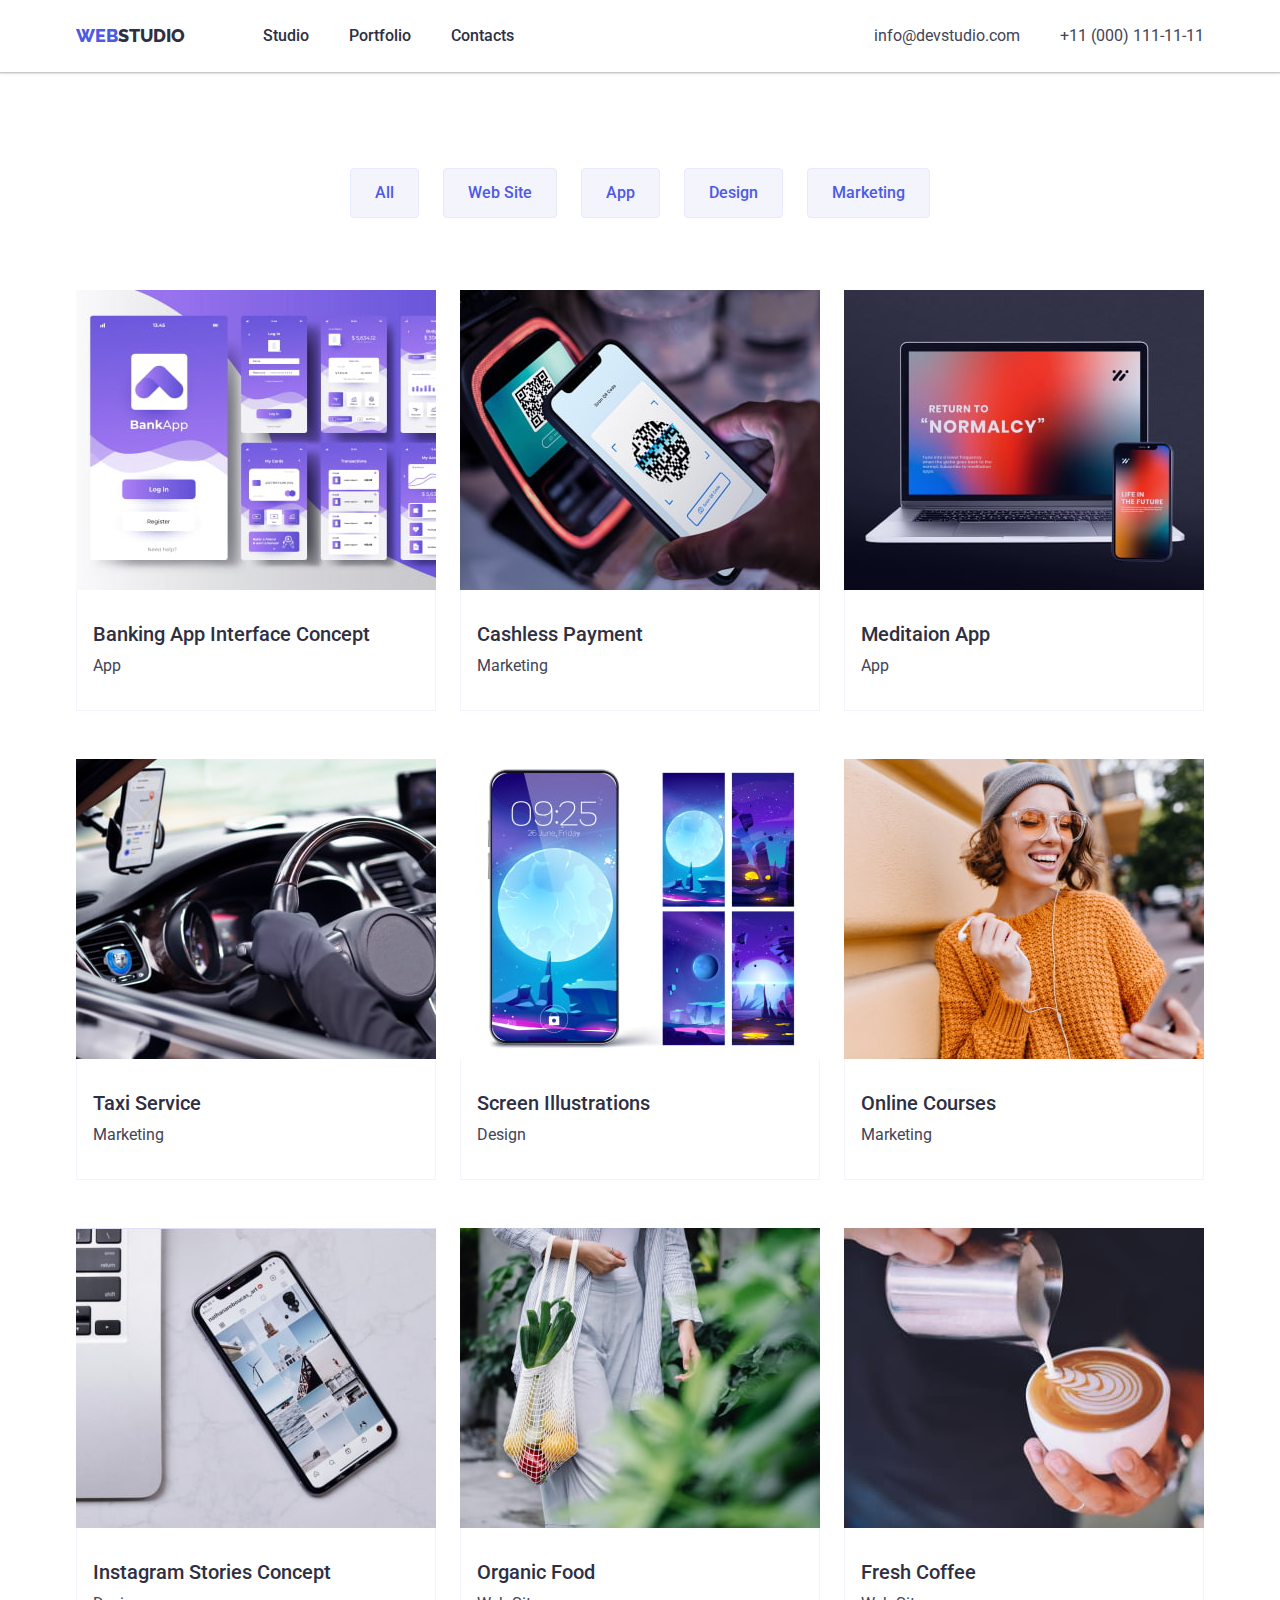
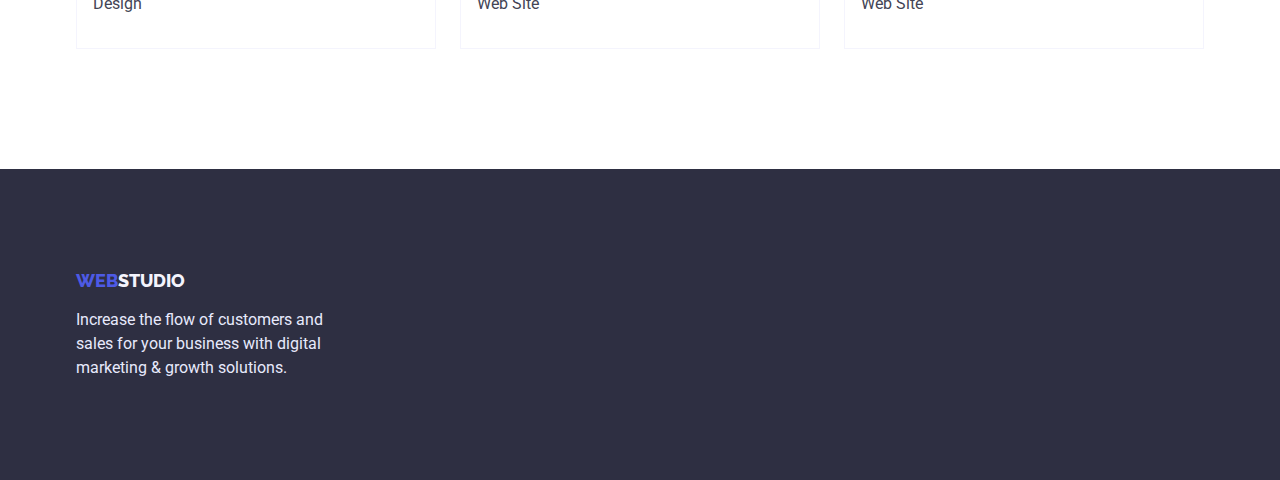
==== commit b2ff4aa2: "finish" ====
--- a/portfolio.html
+++ b/portfolio.html
@@ -42,7 +42,7 @@
 		<main>
 			<section class="portfolio ">
 				<div class="container">
-				<h1 >Portfolio</h1>
+				<h1 class="visually-hidden">Portfolio</h1>
 				<ul class="filter list">
 					<li class="item"><button type="button" class="filter-button">All</button></li>
 					<li class="item"><button type="button" class="filter-button">Web Site</button></li>
--- a/css/styles.css
+++ b/css/styles.css
@@ -41,6 +41,17 @@
     padding-top: 120px;
         padding-bottom: 120px;
 }
+
+.visually-hidden {
+    position: absolute;
+    width: 1px;
+    height: 1px;
+    margin: -1px;
+    border: 0;
+    padding: 0;
+    clip: rect(0 0 0 0);
+    overflow: hidden;
+}
 /* Studio CSS */
 
 /* header and footer */
@@ -137,6 +148,8 @@
     color:var(--primary-white-color);
     background-color: var(--primary-text-color) ;
     text-align: center;
+    padding-top: 192px;
+    padding-bottom: 192px;
 }
 .hero .hero-title{
        margin: 0 auto 48px auto;
@@ -272,10 +285,14 @@
 
 
 /* Portfolio CSS */
+.portfolio{
+    padding-top: 96px;
+    padding-bottom: 120px;
+}
 .filter{
     display: flex;
     margin-bottom: 72px;
-    margin-top: 96px;
+
     align-items: center;
     justify-content: center;
 
@@ -319,7 +336,7 @@
 .card-menu{
     display: flex;
     flex-wrap: wrap;
-        padding-bottom: 120px;
+        
 }
 
 .card-menu .item{
